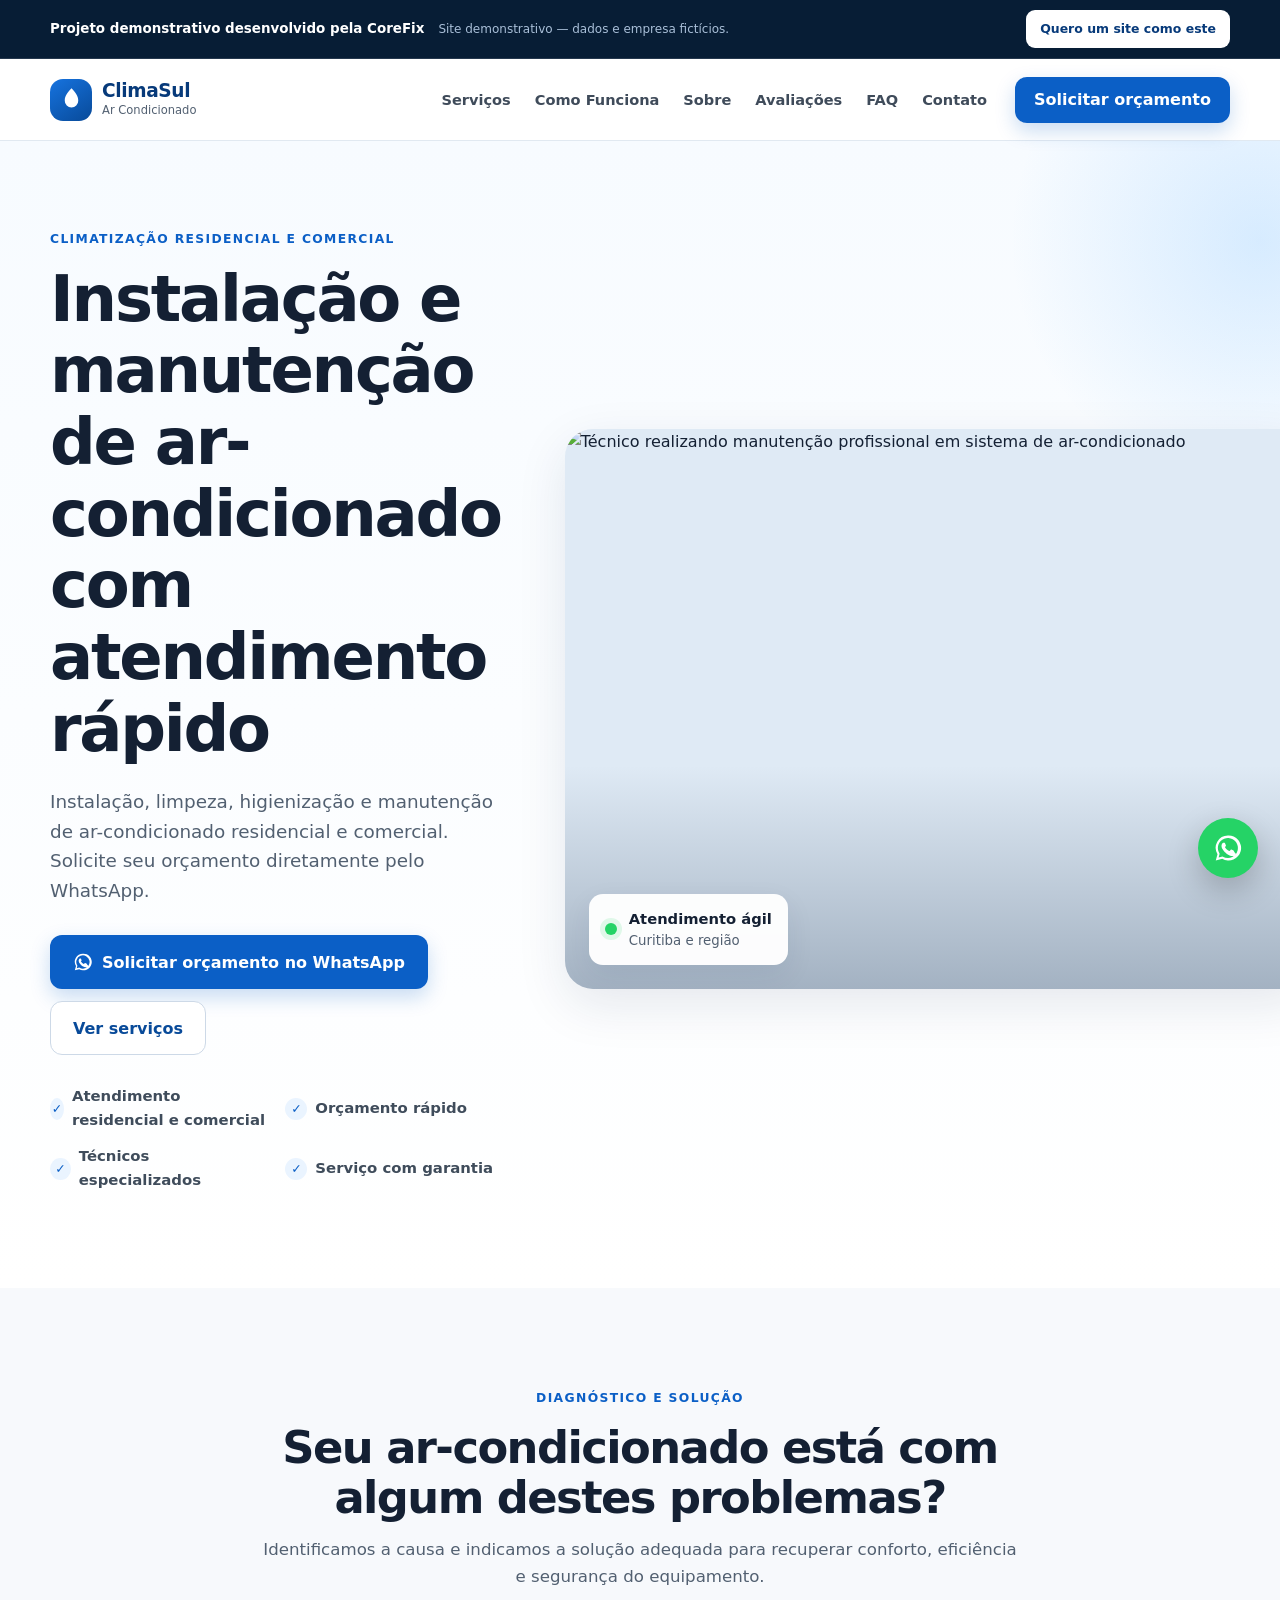
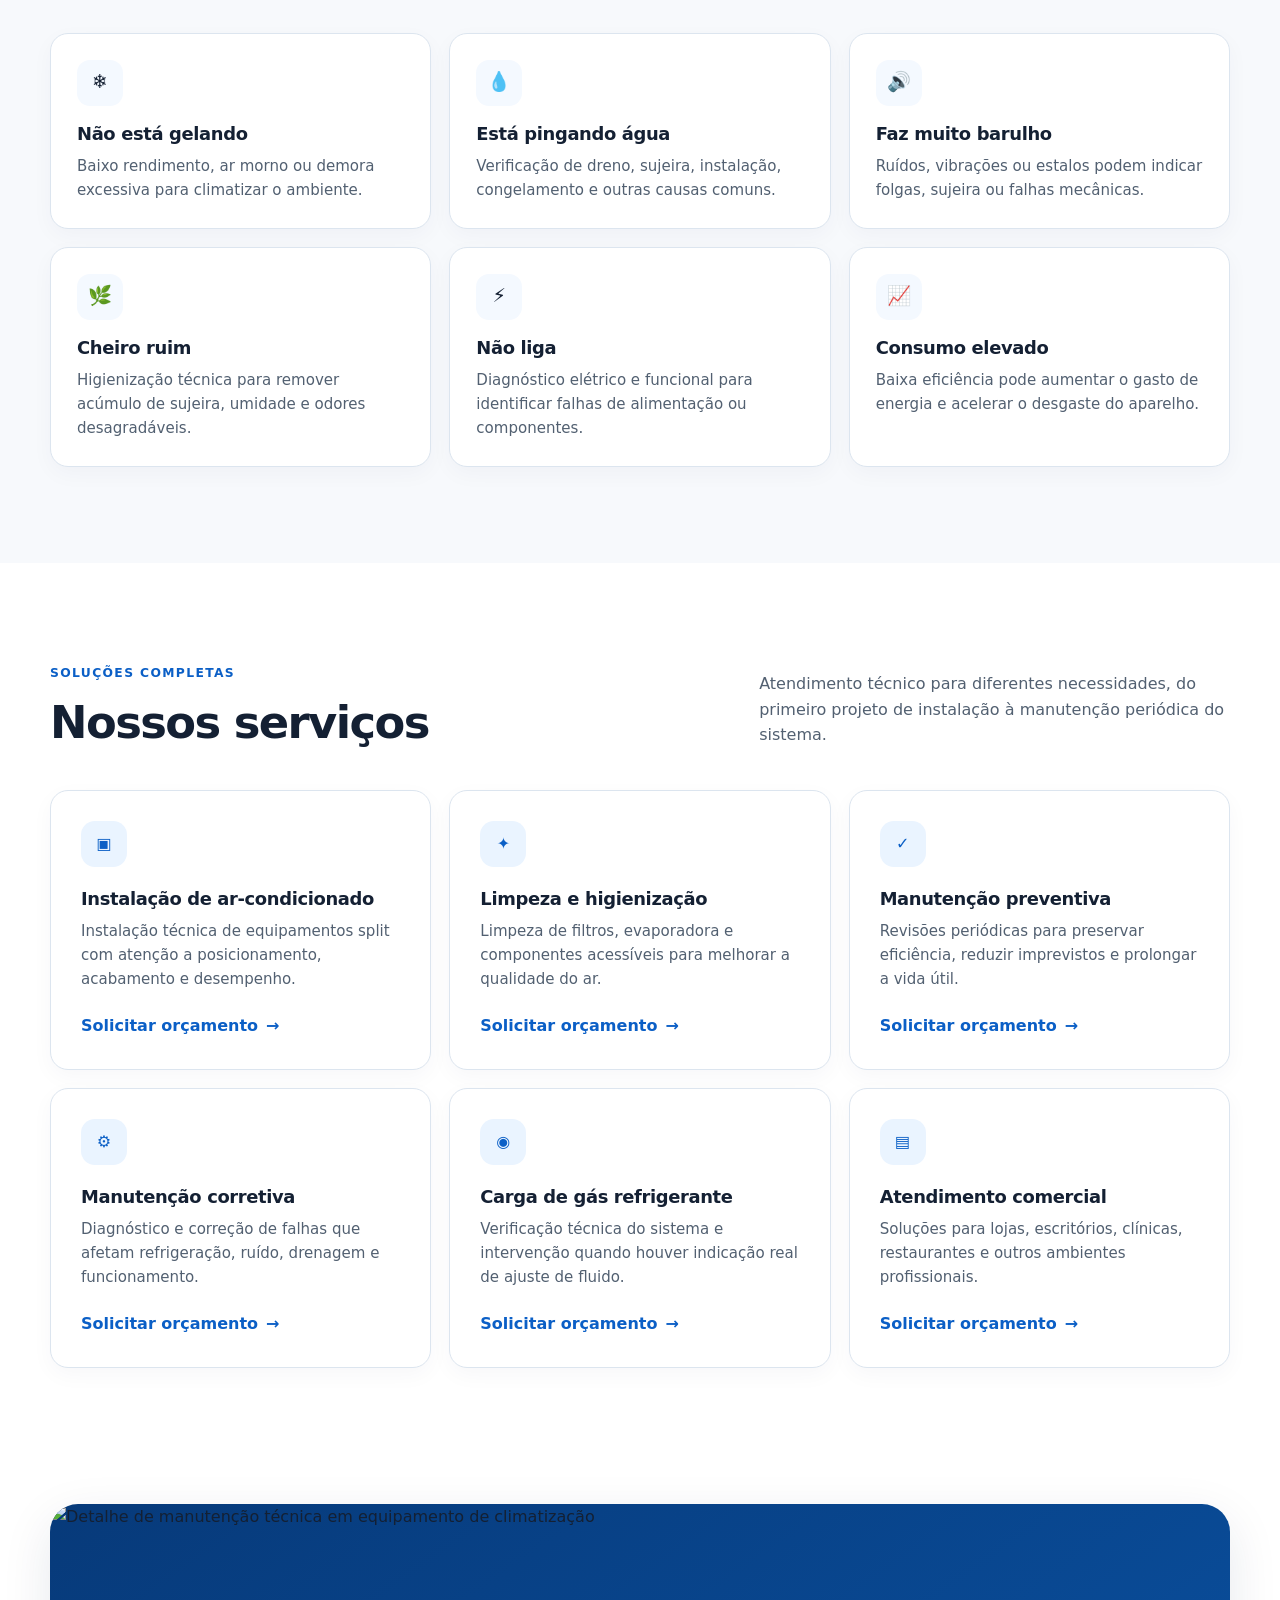
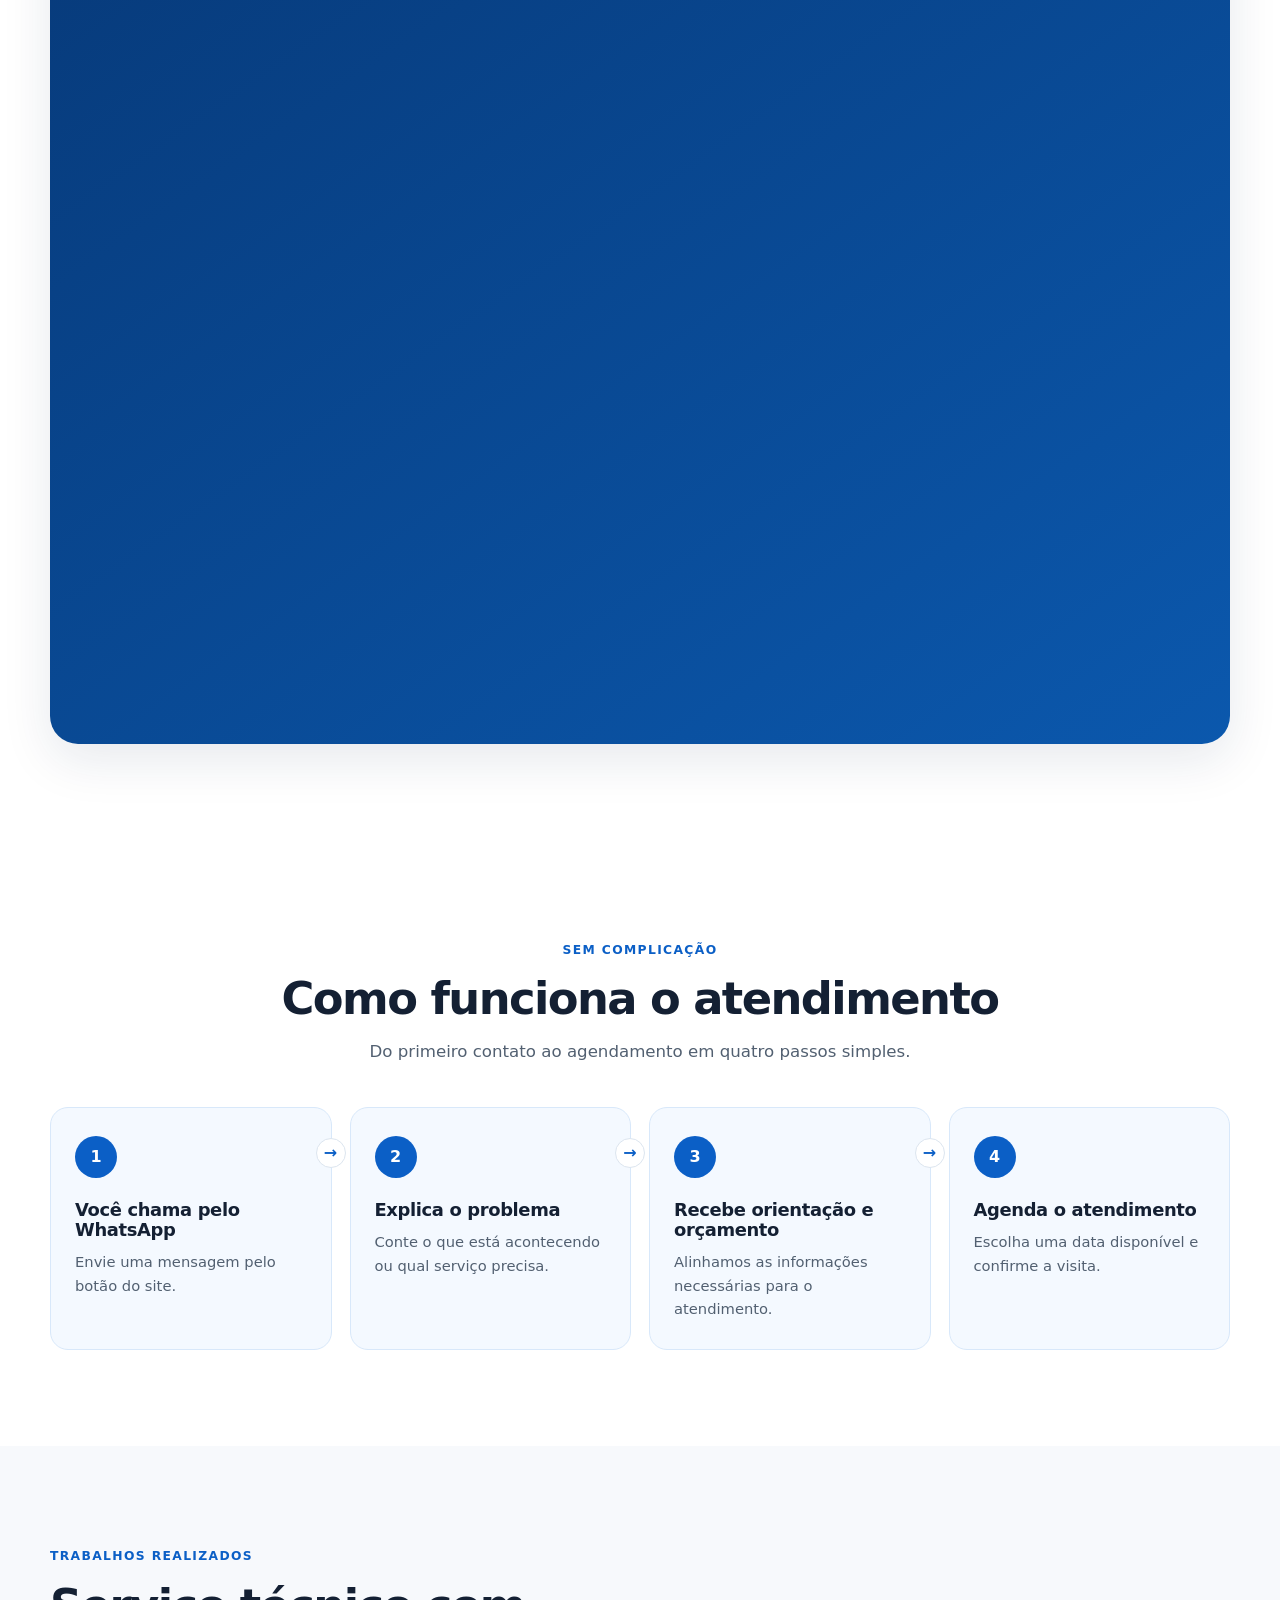
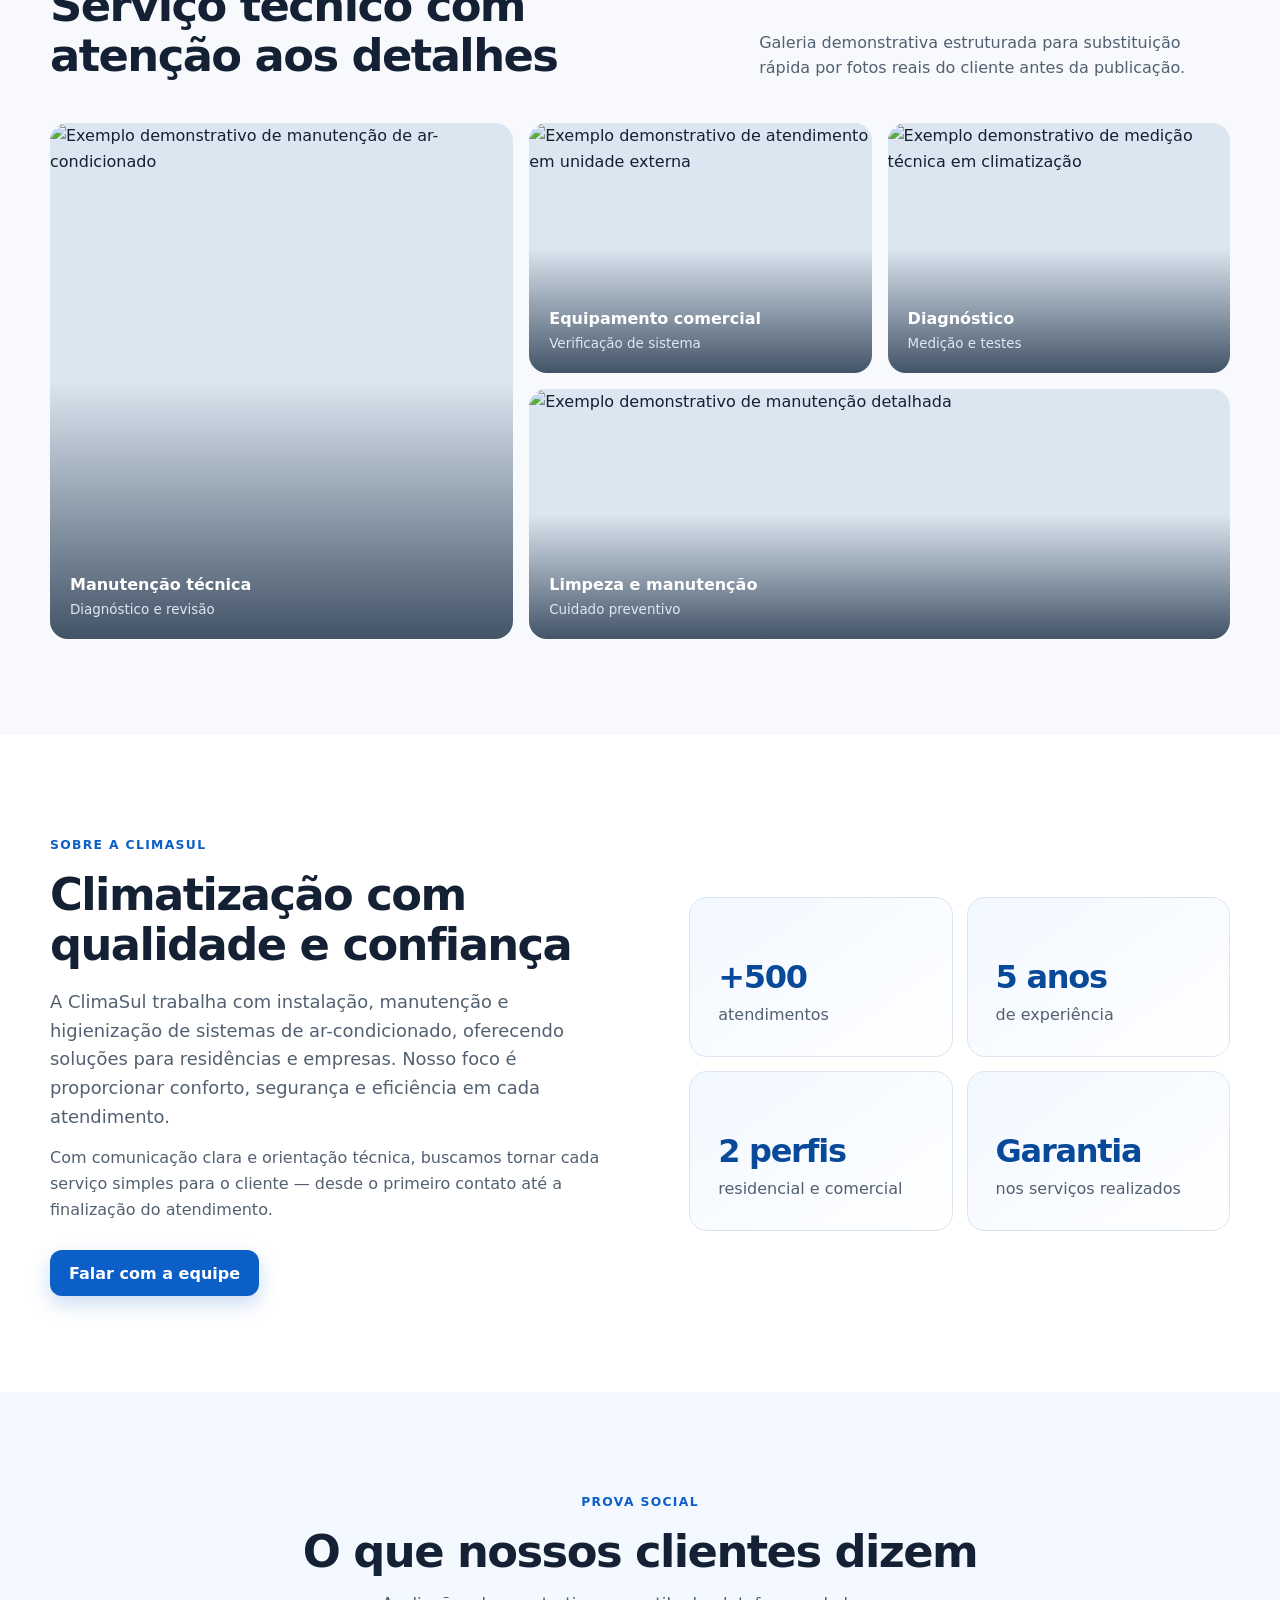
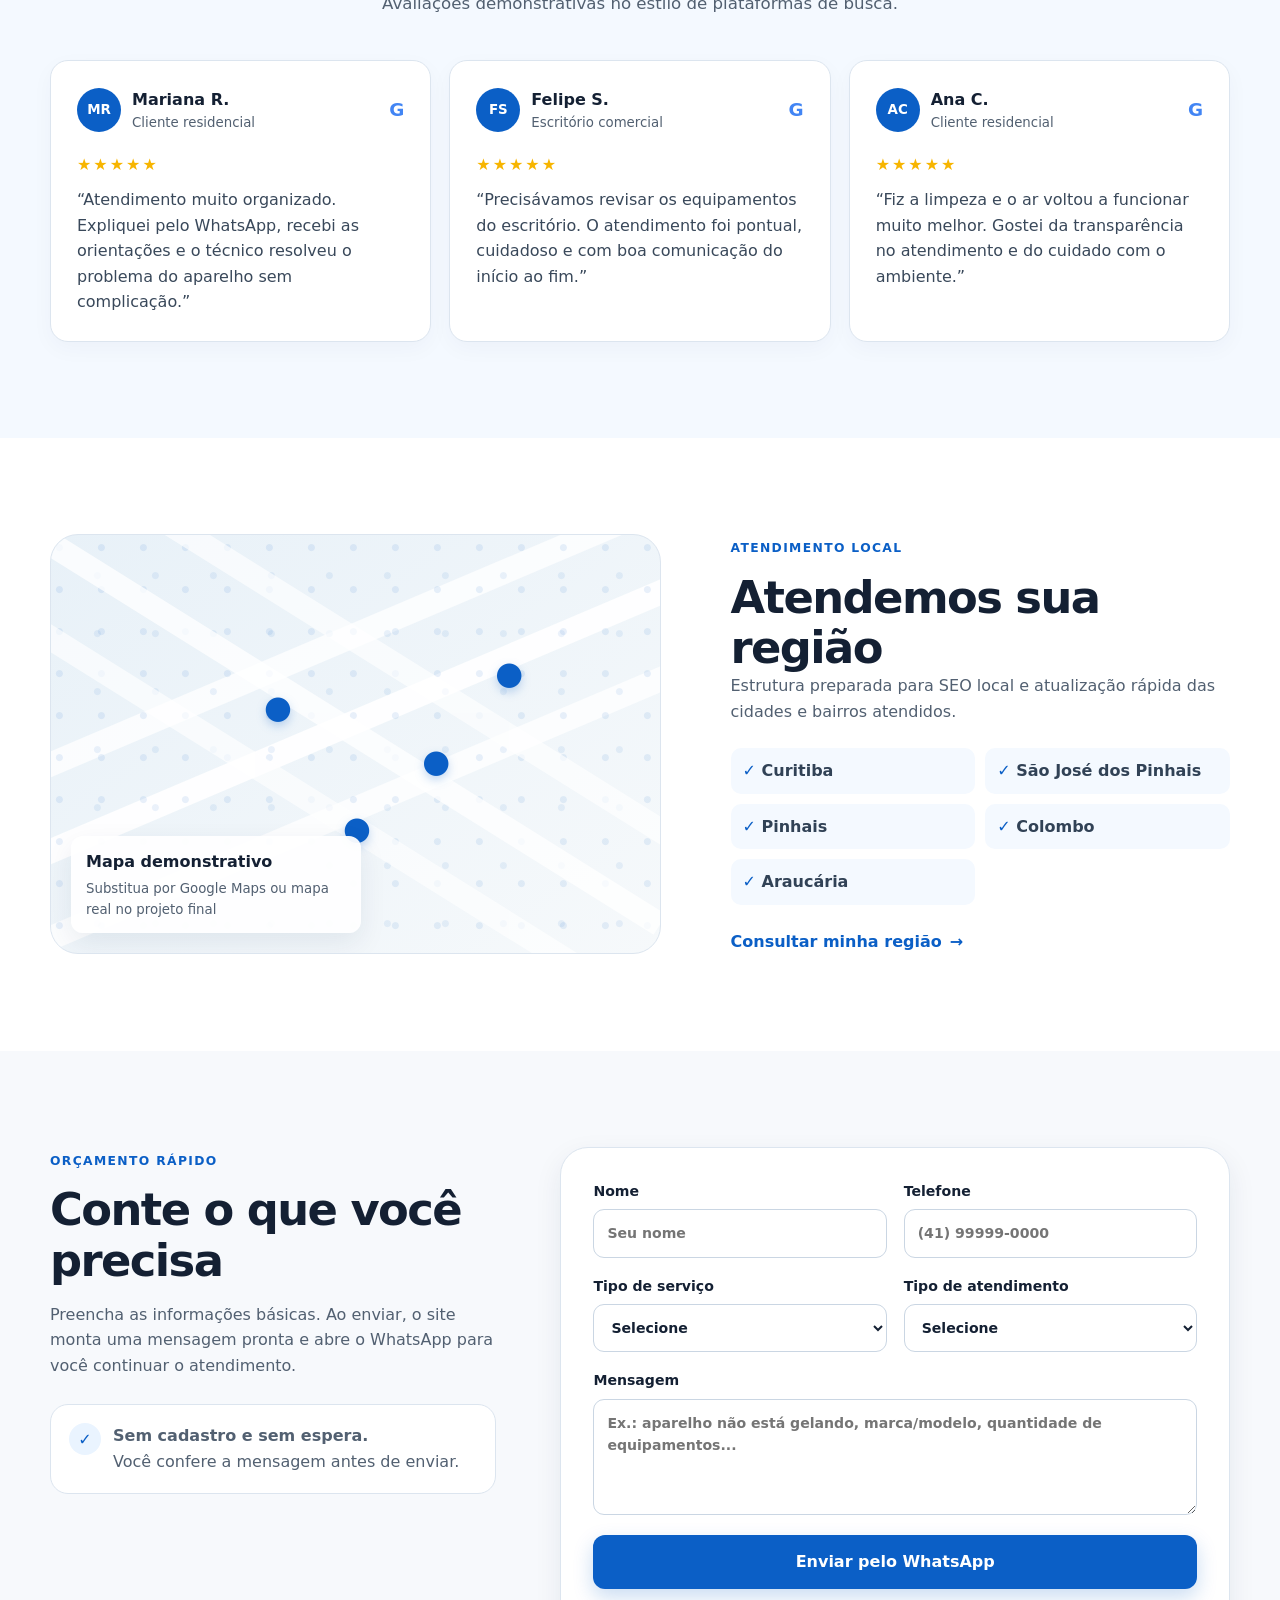
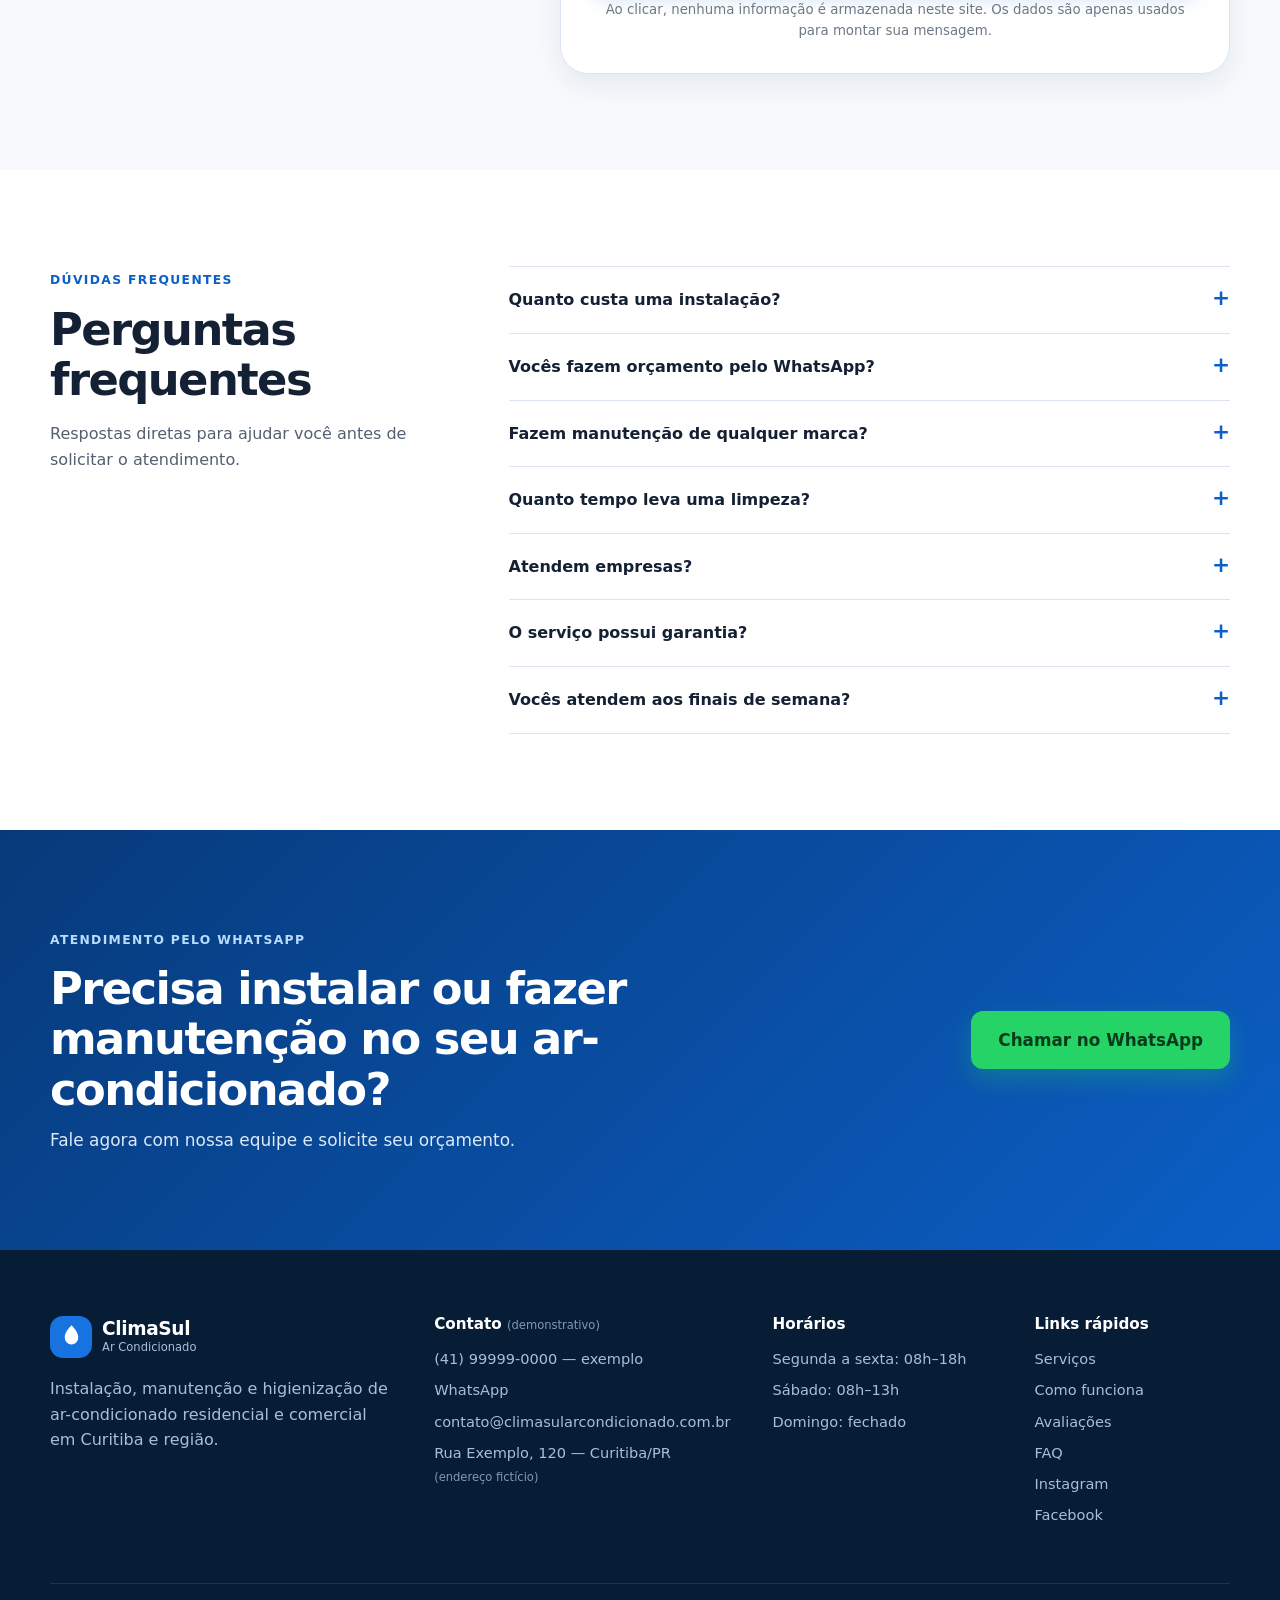
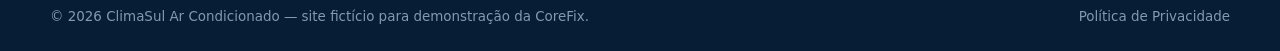
==== site-assistencia/demos/ar-condicionado/index.html @ ad88ed1e "Add files via upload add demos" ====
<!DOCTYPE html>
<html lang="pt-BR">
<head>
  <meta charset="UTF-8">
  <meta name="viewport" content="width=device-width, initial-scale=1.0">
  <title>Demonstração de Site para Ar-Condicionado | CoreFix + ClimaSul</title>
  <meta name="description" content="Demonstração de site para empresas de ar-condicionado criada pela CoreFix. Empresa, avaliações, endereços e dados exibidos são fictícios.">
  <meta name="theme-color" content="#0b5fc6">
  <meta name="robots" content="noindex, follow">

  <meta property="og:type" content="website">
  <meta property="og:title" content="Demonstração CoreFix | Site para Ar-Condicionado">
  <meta property="og:description" content="Projeto demonstrativo da CoreFix para empresas de instalação e manutenção de ar-condicionado.">
  <meta property="og:locale" content="pt_BR">
  <meta property="og:image" content="assets/og-climasul.svg">

  <link rel="icon" href="assets/favicon.svg" type="image/svg+xml">
  <link rel="preconnect" href="https://images.pexels.com" crossorigin>
  <link rel="stylesheet" href="styles.css">

  <!--
    PROJETO DEMONSTRATIVO.
    Antes da publicação comercial, substituir telefone, e-mail, endereço, regiões,
    métricas, avaliações, fotos e demais dados fictícios pelos dados reais do cliente.
  -->

</head>
<body>
  <aside class="demo-commercial-bar" aria-label="Aviso de site demonstrativo">
    <div class="demo-commercial-inner">
      <div class="demo-commercial-copy">
        <strong>Projeto demonstrativo desenvolvido pela CoreFix</strong>
        <span>Site demonstrativo — dados e empresa fictícios.</span>
      </div>
      <a class="demo-corefix-cta" href="https://wa.me/5541998511625?text=Ol%C3%A1%21%20Estou%20vendo%20a%20demonstra%C3%A7%C3%A3o%20de%20ar-condicionado%20da%20CoreFix%20e%20gostaria%20de%20um%20site%20como%20este." target="_blank" rel="noopener noreferrer">Quero um site como este</a>
    </div>
  </aside>
  <a class="skip-link" href="#conteudo">Ir para o conteúdo</a>

  <header class="site-header" id="topo">
    <div class="container header-inner">
      <a class="brand" href="#topo" aria-label="ClimaSul - início">
        <span class="brand-mark" aria-hidden="true">
          <svg viewBox="0 0 48 48" role="img"><path d="M24 4c7 8 12 13 12 22a12 12 0 1 1-24 0C12 17 17 12 24 4Z" fill="currentColor"/><path d="M18 27c2.5 2.8 5.3 4.2 9 4.2 2.2 0 4.1-.5 5.7-1.4-1.4 4.4-4.3 6.6-8.7 6.6-4.7 0-7.8-3.1-7.8-7.3 0-.7.1-1.4.3-2.1.4-.2.9-.2 1.5 0Z" fill="#fff" opacity=".9"/></svg>
        </span>
        <span><strong>ClimaSul</strong><small>Ar Condicionado</small></span>
      </a>

      <button class="menu-toggle" type="button" aria-expanded="false" aria-controls="main-nav" aria-label="Abrir menu">
        <span></span><span></span><span></span>
      </button>

      <nav class="main-nav" id="main-nav" aria-label="Navegação principal">
        <a href="#servicos">Serviços</a>
        <a href="#como-funciona">Como Funciona</a>
        <a href="#sobre">Sobre</a>
        <a href="#avaliacoes">Avaliações</a>
        <a href="#faq">FAQ</a>
        <a href="#contato">Contato</a>
      </nav>

      <a class="btn btn-primary header-cta whatsapp-link" href="#" data-wa-source="header" data-wa-message="Olá! Encontrei vocês pelo site e gostaria de solicitar um orçamento para ar-condicionado.">
        Solicitar orçamento
      </a>
    </div>
  </header>

  <main id="conteudo">
    <section class="hero section">
      <div class="container hero-grid">
        <div class="hero-copy">
          <span class="eyebrow">Climatização residencial e comercial</span>
          <h1>Instalação e manutenção de ar-condicionado com atendimento rápido</h1>
          <p class="hero-lead">Instalação, limpeza, higienização e manutenção de ar-condicionado residencial e comercial. Solicite seu orçamento diretamente pelo WhatsApp.</p>
          <div class="hero-actions">
            <a class="btn btn-primary btn-lg whatsapp-link" href="#" data-wa-source="hero" data-wa-message="Olá! Encontrei vocês pelo site e gostaria de solicitar um orçamento para instalação ou manutenção de ar-condicionado.">
              <svg viewBox="0 0 24 24" aria-hidden="true"><path d="M12 2a9.8 9.8 0 0 0-8.4 14.9L2.2 22l5.2-1.4A10 10 0 1 0 12 2Zm0 18a8 8 0 0 1-4.1-1.1l-.3-.2-3.1.8.8-3-.2-.3A8 8 0 1 1 12 20Zm4.4-6c-.2-.1-1.4-.7-1.6-.8-.2-.1-.4-.1-.6.1-.2.2-.6.8-.8.9-.1.2-.3.2-.5.1-1.4-.7-2.4-1.3-3.3-2.9-.2-.3.2-.3.7-1.1.1-.2 0-.4 0-.5l-.7-1.7c-.2-.4-.4-.4-.6-.4h-.5c-.2 0-.5.1-.7.3-.2.2-1 1-1 2.4s1 2.8 1.2 3c.1.2 2 3.1 4.9 4.3 1.8.8 2.5.8 3.4.7.6-.1 1.4-.6 1.6-1.1.2-.5.2-1 .2-1.1-.1-.1-.3-.2-.5-.2Z" fill="currentColor"/></svg>
              Solicitar orçamento no WhatsApp
            </a>
            <a class="btn btn-secondary btn-lg" href="#servicos">Ver serviços</a>
          </div>
          <ul class="trust-list" aria-label="Diferenciais">
            <li><span>✓</span> Atendimento residencial e comercial</li>
            <li><span>✓</span> Orçamento rápido</li>
            <li><span>✓</span> Técnicos especializados</li>
            <li><span>✓</span> Serviço com garantia</li>
          </ul>
        </div>

        <div class="hero-visual">
          <div class="hero-image-wrap">
            <img src="https://images.pexels.com/photos/32588555/pexels-photo-32588555.jpeg?auto=compress&cs=tinysrgb&w=1200" alt="Técnico realizando manutenção profissional em sistema de ar-condicionado" width="1200" height="900" fetchpriority="high">
            <div class="hero-badge">
              <span class="status-dot"></span>
              <div><strong>Atendimento ágil</strong><small>Curitiba e região</small></div>
            </div>
          </div>
        </div>
      </div>
    </section>

    <section class="section problem-section" aria-labelledby="problemas-title">
      <div class="container">
        <div class="section-heading center">
          <span class="eyebrow">Diagnóstico e solução</span>
          <h2 id="problemas-title">Seu ar-condicionado está com algum destes problemas?</h2>
          <p>Identificamos a causa e indicamos a solução adequada para recuperar conforto, eficiência e segurança do equipamento.</p>
        </div>
        <div class="card-grid problems-grid">
          <article class="mini-card"><span class="icon-box">❄️</span><h3>Não está gelando</h3><p>Baixo rendimento, ar morno ou demora excessiva para climatizar o ambiente.</p></article>
          <article class="mini-card"><span class="icon-box">💧</span><h3>Está pingando água</h3><p>Verificação de dreno, sujeira, instalação, congelamento e outras causas comuns.</p></article>
          <article class="mini-card"><span class="icon-box">🔊</span><h3>Faz muito barulho</h3><p>Ruídos, vibrações ou estalos podem indicar folgas, sujeira ou falhas mecânicas.</p></article>
          <article class="mini-card"><span class="icon-box">🌿</span><h3>Cheiro ruim</h3><p>Higienização técnica para remover acúmulo de sujeira, umidade e odores desagradáveis.</p></article>
          <article class="mini-card"><span class="icon-box">⚡</span><h3>Não liga</h3><p>Diagnóstico elétrico e funcional para identificar falhas de alimentação ou componentes.</p></article>
          <article class="mini-card"><span class="icon-box">📈</span><h3>Consumo elevado</h3><p>Baixa eficiência pode aumentar o gasto de energia e acelerar o desgaste do aparelho.</p></article>
        </div>
      </div>
    </section>

    <section class="section services-section" id="servicos" aria-labelledby="servicos-title">
      <div class="container">
        <div class="section-heading split-heading">
          <div><span class="eyebrow">Soluções completas</span><h2 id="servicos-title">Nossos serviços</h2></div>
          <p>Atendimento técnico para diferentes necessidades, do primeiro projeto de instalação à manutenção periódica do sistema.</p>
        </div>
        <div class="card-grid services-grid">
          <article class="service-card"><div class="service-icon">▣</div><h3>Instalação de ar-condicionado</h3><p>Instalação técnica de equipamentos split com atenção a posicionamento, acabamento e desempenho.</p><a class="text-link whatsapp-link" href="#" data-wa-service="instalação de ar-condicionado">Solicitar orçamento <span>→</span></a></article>
          <article class="service-card"><div class="service-icon">✦</div><h3>Limpeza e higienização</h3><p>Limpeza de filtros, evaporadora e componentes acessíveis para melhorar a qualidade do ar.</p><a class="text-link whatsapp-link" href="#" data-wa-service="limpeza e higienização de ar-condicionado">Solicitar orçamento <span>→</span></a></article>
          <article class="service-card"><div class="service-icon">✓</div><h3>Manutenção preventiva</h3><p>Revisões periódicas para preservar eficiência, reduzir imprevistos e prolongar a vida útil.</p><a class="text-link whatsapp-link" href="#" data-wa-service="manutenção preventiva de ar-condicionado">Solicitar orçamento <span>→</span></a></article>
          <article class="service-card"><div class="service-icon">⚙</div><h3>Manutenção corretiva</h3><p>Diagnóstico e correção de falhas que afetam refrigeração, ruído, drenagem e funcionamento.</p><a class="text-link whatsapp-link" href="#" data-wa-service="manutenção corretiva de ar-condicionado">Solicitar orçamento <span>→</span></a></article>
          <article class="service-card"><div class="service-icon">◉</div><h3>Carga de gás refrigerante</h3><p>Verificação técnica do sistema e intervenção quando houver indicação real de ajuste de fluido.</p><a class="text-link whatsapp-link" href="#" data-wa-service="carga de gás refrigerante">Solicitar orçamento <span>→</span></a></article>
          <article class="service-card"><div class="service-icon">▤</div><h3>Atendimento comercial</h3><p>Soluções para lojas, escritórios, clínicas, restaurantes e outros ambientes profissionais.</p><a class="text-link whatsapp-link" href="#" data-wa-service="atendimento comercial de ar-condicionado">Solicitar orçamento <span>→</span></a></article>
        </div>
      </div>
    </section>

    <section class="section maintenance-highlight">
      <div class="container highlight-grid">
        <div class="highlight-image">
          <img src="https://images.pexels.com/photos/5463580/pexels-photo-5463580.jpeg?auto=compress&cs=tinysrgb&w=1200" alt="Detalhe de manutenção técnica em equipamento de climatização" width="1200" height="900" loading="lazy">
        </div>
        <div class="highlight-copy">
          <span class="eyebrow light">Cuidado preventivo</span>
          <h2>Manutenção evita problemas e reduz o consumo</h2>
          <p>Um sistema limpo e revisado trabalha com menos esforço. A manutenção periódica ajuda a manter o desempenho, evita falhas inesperadas e contribui para uma climatização mais saudável.</p>
          <div class="benefit-list">
            <div><span>✓</span><strong>Melhor desempenho</strong></div>
            <div><span>✓</span><strong>Economia de energia</strong></div>
            <div><span>✓</span><strong>Maior vida útil</strong></div>
            <div><span>✓</span><strong>Melhor qualidade do ar</strong></div>
            <div><span>✓</span><strong>Prevenção de falhas</strong></div>
          </div>
          <a class="btn btn-light whatsapp-link" href="#" data-wa-message="Olá! Gostaria de saber mais sobre manutenção preventiva de ar-condicionado e solicitar um orçamento.">Quero fazer uma revisão</a>
        </div>
      </div>
    </section>

    <section class="section" id="como-funciona" aria-labelledby="como-title">
      <div class="container">
        <div class="section-heading center"><span class="eyebrow">Sem complicação</span><h2 id="como-title">Como funciona o atendimento</h2><p>Do primeiro contato ao agendamento em quatro passos simples.</p></div>
        <div class="steps-grid">
          <article class="step-card"><span class="step-number">1</span><h3>Você chama pelo WhatsApp</h3><p>Envie uma mensagem pelo botão do site.</p></article>
          <article class="step-card"><span class="step-number">2</span><h3>Explica o problema</h3><p>Conte o que está acontecendo ou qual serviço precisa.</p></article>
          <article class="step-card"><span class="step-number">3</span><h3>Recebe orientação e orçamento</h3><p>Alinhamos as informações necessárias para o atendimento.</p></article>
          <article class="step-card"><span class="step-number">4</span><h3>Agenda o atendimento</h3><p>Escolha uma data disponível e confirme a visita.</p></article>
        </div>
      </div>
    </section>

    <section class="section portfolio-section" aria-labelledby="portfolio-title">
      <div class="container">
        <div class="section-heading split-heading"><div><span class="eyebrow">Trabalhos realizados</span><h2 id="portfolio-title">Serviço técnico com atenção aos detalhes</h2></div><p>Galeria demonstrativa estruturada para substituição rápida por fotos reais do cliente antes da publicação.</p></div>
        <!-- IMPORTANTE: imagens demonstrativas. Substituir por fotos reais e autorizadas do cliente em produção. -->
        <div class="portfolio-grid">
          <figure class="portfolio-item large"><img src="https://images.pexels.com/photos/32588555/pexels-photo-32588555.jpeg?auto=compress&cs=tinysrgb&w=1200" alt="Exemplo demonstrativo de manutenção de ar-condicionado" width="1000" height="750" loading="lazy"><figcaption><strong>Manutenção técnica</strong><span>Diagnóstico e revisão</span></figcaption></figure>
          <figure class="portfolio-item"><img src="https://images.pexels.com/photos/5463575/pexels-photo-5463575.jpeg?auto=compress&cs=tinysrgb&w=900" alt="Exemplo demonstrativo de atendimento em unidade externa" width="900" height="700" loading="lazy"><figcaption><strong>Equipamento comercial</strong><span>Verificação de sistema</span></figcaption></figure>
          <figure class="portfolio-item"><img src="https://images.pexels.com/photos/6471912/pexels-photo-6471912.jpeg?auto=compress&cs=tinysrgb&w=900" alt="Exemplo demonstrativo de medição técnica em climatização" width="900" height="700" loading="lazy"><figcaption><strong>Diagnóstico</strong><span>Medição e testes</span></figcaption></figure>
          <figure class="portfolio-item"><img src="https://images.pexels.com/photos/5463580/pexels-photo-5463580.jpeg?auto=compress&cs=tinysrgb&w=900" alt="Exemplo demonstrativo de manutenção detalhada" width="900" height="700" loading="lazy"><figcaption><strong>Limpeza e manutenção</strong><span>Cuidado preventivo</span></figcaption></figure>
        </div>
      </div>
    </section>

    <section class="section about-section" id="sobre" aria-labelledby="sobre-title">
      <div class="container about-grid">
        <div>
          <span class="eyebrow">Sobre a ClimaSul</span>
          <h2 id="sobre-title">Climatização com qualidade e confiança</h2>
          <p class="lead">A ClimaSul trabalha com instalação, manutenção e higienização de sistemas de ar-condicionado, oferecendo soluções para residências e empresas. Nosso foco é proporcionar conforto, segurança e eficiência em cada atendimento.</p>
          <p>Com comunicação clara e orientação técnica, buscamos tornar cada serviço simples para o cliente — desde o primeiro contato até a finalização do atendimento.</p>
          <a class="btn btn-primary whatsapp-link" href="#" data-wa-message="Olá! Gostaria de falar com a equipe da ClimaSul e solicitar um orçamento.">Falar com a equipe</a>
        </div>
        <!-- DADOS DEMONSTRATIVOS: substituir por números reais e comprováveis antes de publicar. -->
        <div class="stats-grid" aria-label="Indicadores demonstrativos">
          <div class="stat"><strong>+500</strong><span>atendimentos</span></div>
          <div class="stat"><strong>5 anos</strong><span>de experiência</span></div>
          <div class="stat"><strong>2 perfis</strong><span>residencial e comercial</span></div>
          <div class="stat"><strong>Garantia</strong><span>nos serviços realizados</span></div>
        </div>
      </div>
    </section>

    <section class="section reviews-section" id="avaliacoes" aria-labelledby="avaliacoes-title">
      <div class="container">
        <div class="section-heading center"><span class="eyebrow">Prova social</span><h2 id="avaliacoes-title">O que nossos clientes dizem</h2><p>Avaliações demonstrativas no estilo de plataformas de busca.</p></div>
        <!-- AVALIAÇÕES FICTÍCIAS: substituir por avaliações reais, autorizadas e verificáveis antes da publicação comercial. -->
        <div class="reviews-grid">
          <article class="review-card"><div class="review-top"><span class="avatar">MR</span><div><strong>Mariana R.</strong><small>Cliente residencial</small></div><span class="google-g">G</span></div><div class="stars" aria-label="5 estrelas">★★★★★</div><p>“Atendimento muito organizado. Expliquei pelo WhatsApp, recebi as orientações e o técnico resolveu o problema do aparelho sem complicação.”</p></article>
          <article class="review-card"><div class="review-top"><span class="avatar">FS</span><div><strong>Felipe S.</strong><small>Escritório comercial</small></div><span class="google-g">G</span></div><div class="stars" aria-label="5 estrelas">★★★★★</div><p>“Precisávamos revisar os equipamentos do escritório. O atendimento foi pontual, cuidadoso e com boa comunicação do início ao fim.”</p></article>
          <article class="review-card"><div class="review-top"><span class="avatar">AC</span><div><strong>Ana C.</strong><small>Cliente residencial</small></div><span class="google-g">G</span></div><div class="stars" aria-label="5 estrelas">★★★★★</div><p>“Fiz a limpeza e o ar voltou a funcionar muito melhor. Gostei da transparência no atendimento e do cuidado com o ambiente.”</p></article>
        </div>
      </div>
    </section>

    <section class="section service-area" aria-labelledby="regiao-title">
      <div class="container area-grid">
        <div class="map-demo" role="img" aria-label="Mapa demonstrativo da região de atendimento em Curitiba e municípios próximos">
          <div class="map-lines"></div><span class="pin pin-1">●</span><span class="pin pin-2">●</span><span class="pin pin-3">●</span><span class="pin pin-4">●</span><div class="map-label"><strong>Mapa demonstrativo</strong><small>Substitua por Google Maps ou mapa real no projeto final</small></div>
        </div>
        <div>
          <span class="eyebrow">Atendimento local</span>
          <h2 id="regiao-title">Atendemos sua região</h2>
          <p>Estrutura preparada para SEO local e atualização rápida das cidades e bairros atendidos.</p>
          <!-- REGIÕES DEMONSTRATIVAS: alterar conforme a área real de atendimento do cliente. -->
          <ul class="region-list"><li>Curitiba</li><li>São José dos Pinhais</li><li>Pinhais</li><li>Colombo</li><li>Araucária</li></ul>
          <a class="text-link whatsapp-link" href="#" data-wa-message="Olá! Gostaria de confirmar se vocês atendem minha região e solicitar um orçamento para ar-condicionado.">Consultar minha região <span>→</span></a>
        </div>
      </div>
    </section>

    <section class="section quote-section" aria-labelledby="orcamento-title">
      <div class="container quote-grid">
        <div>
          <span class="eyebrow">Orçamento rápido</span>
          <h2 id="orcamento-title">Conte o que você precisa</h2>
          <p>Preencha as informações básicas. Ao enviar, o site monta uma mensagem pronta e abre o WhatsApp para você continuar o atendimento.</p>
          <div class="contact-mini"><span>✓</span><p><strong>Sem cadastro e sem espera.</strong><br>Você confere a mensagem antes de enviar.</p></div>
        </div>
        <form class="quote-form" id="quote-form">
          <div class="form-grid">
            <label><span>Nome</span><input type="text" id="name" name="name" autocomplete="name" required placeholder="Seu nome"></label>
            <label><span>Telefone</span><input type="tel" id="phone" name="phone" autocomplete="tel" required placeholder="(41) 99999-0000"></label>
            <label><span>Tipo de serviço</span><select id="service" name="service" required><option value="">Selecione</option><option>Instalação</option><option>Limpeza e higienização</option><option>Manutenção preventiva</option><option>Manutenção corretiva</option><option>Carga de gás refrigerante</option><option>Diagnóstico</option><option>Outro</option></select></label>
            <label><span>Tipo de atendimento</span><select id="profile" name="profile" required><option value="">Selecione</option><option>Residencial</option><option>Comercial</option></select></label>
            <label class="full"><span>Mensagem</span><textarea id="message" name="message" rows="4" placeholder="Ex.: aparelho não está gelando, marca/modelo, quantidade de equipamentos..."></textarea></label>
          </div>
          <button class="btn btn-primary btn-lg full-button" type="submit">Enviar pelo WhatsApp</button>
          <small class="form-note">Ao clicar, nenhuma informação é armazenada neste site. Os dados são apenas usados para montar sua mensagem.</small>
        </form>
      </div>
    </section>

    <section class="section faq-section" id="faq" aria-labelledby="faq-title">
      <div class="container faq-grid">
        <div><span class="eyebrow">Dúvidas frequentes</span><h2 id="faq-title">Perguntas frequentes</h2><p>Respostas diretas para ajudar você antes de solicitar o atendimento.</p></div>
        <div class="accordion" data-accordion>
          <details><summary>Quanto custa uma instalação?<span>+</span></summary><p>O valor depende da capacidade do aparelho, distância entre as unidades, infraestrutura existente, altura, materiais e complexidade do local. Envie fotos e informações pelo WhatsApp para uma avaliação inicial.</p></details>
          <details><summary>Vocês fazem orçamento pelo WhatsApp?<span>+</span></summary><p>Sim. Você pode enviar o tipo de serviço, fotos, marca/modelo do aparelho e uma breve descrição. Em alguns casos, uma visita técnica pode ser necessária antes do orçamento final.</p></details>
          <details><summary>Fazem manutenção de qualquer marca?<span>+</span></summary><p>Atendemos diversas marcas e modelos. Informe a marca e o modelo pelo WhatsApp para confirmarmos a disponibilidade técnica.</p></details>
          <details><summary>Quanto tempo leva uma limpeza?<span>+</span></summary><p>O tempo varia conforme o equipamento, acesso e nível de sujeira. Uma limpeza residencial comum costuma ser concluída no mesmo atendimento.</p></details>
          <details><summary>Atendem empresas?<span>+</span></summary><p>Sim. A estrutura contempla atendimento comercial para escritórios, lojas, clínicas e outros estabelecimentos.</p></details>
          <details><summary>O serviço possui garantia?<span>+</span></summary><p>Sim, os serviços possuem garantia conforme o tipo de intervenção realizada. As condições específicas devem constar no orçamento ou ordem de serviço.</p></details>
          <details><summary>Vocês atendem aos finais de semana?<span>+</span></summary><p>Há disponibilidade demonstrativa aos sábados. No projeto real, ajuste este texto conforme os horários efetivos da empresa.</p></details>
        </div>
      </div>
    </section>

    <section class="final-cta section">
      <div class="container final-cta-inner">
        <div><span class="eyebrow light">Atendimento pelo WhatsApp</span><h2>Precisa instalar ou fazer manutenção no seu ar-condicionado?</h2><p>Fale agora com nossa equipe e solicite seu orçamento.</p></div>
        <a class="btn btn-whatsapp btn-xl whatsapp-link" href="#" data-wa-source="final" data-wa-message="Olá! Encontrei vocês pelo site e gostaria de solicitar um orçamento para ar-condicionado.">Chamar no WhatsApp</a>
      </div>
    </section>
  </main>

  <footer class="site-footer" id="contato">
    <div class="container footer-grid">
      <div class="footer-brand">
        <a class="brand brand-footer" href="#topo"><span class="brand-mark"><svg viewBox="0 0 48 48" aria-hidden="true"><path d="M24 4c7 8 12 13 12 22a12 12 0 1 1-24 0C12 17 17 12 24 4Z" fill="currentColor"/></svg></span><span><strong>ClimaSul</strong><small>Ar Condicionado</small></span></a>
        <p>Instalação, manutenção e higienização de ar-condicionado residencial e comercial em Curitiba e região.</p>
      </div>
      <div><h3>Contato <small class="demo-inline-note">(demonstrativo)</small></h3><ul><li><span>(41) 99999-0000 — exemplo</span></li><li><a class="whatsapp-link" href="#" data-wa-message="Olá! Gostaria de falar com a ClimaSul Ar Condicionado.">WhatsApp</a></li><li><a href="mailto:contato@climasularcondicionado.com.br">contato@climasularcondicionado.com.br</a></li><li>Rua Exemplo, 120 — Curitiba/PR <small class="demo-inline-note">(endereço fictício)</small></li></ul></div>
      <div><h3>Horários</h3><ul><li>Segunda a sexta: 08h–18h</li><li>Sábado: 08h–13h</li><li>Domingo: fechado</li></ul></div>
      <div><h3>Links rápidos</h3><ul><li><a href="#servicos">Serviços</a></li><li><a href="#como-funciona">Como funciona</a></li><li><a href="#avaliacoes">Avaliações</a></li><li><a href="#faq">FAQ</a></li><li><a href="#" aria-label="Instagram demonstrativo">Instagram</a></li><li><a href="#" aria-label="Facebook demonstrativo">Facebook</a></li></ul></div>
    </div>
    <div class="container footer-bottom"><p>© <span id="current-year"></span> ClimaSul Ar Condicionado — site fictício para demonstração da CoreFix.</p><a href="#">Política de Privacidade</a></div>
  </footer>

  <a class="floating-whatsapp whatsapp-link" href="#" aria-label="Chamar ClimaSul no WhatsApp" data-wa-source="floating" data-wa-message="Olá! Encontrei vocês pelo site e gostaria de solicitar um orçamento para ar-condicionado.">
    <svg viewBox="0 0 24 24" aria-hidden="true"><path d="M12 2a9.8 9.8 0 0 0-8.4 14.9L2.2 22l5.2-1.4A10 10 0 1 0 12 2Zm0 18a8 8 0 0 1-4.1-1.1l-.3-.2-3.1.8.8-3-.2-.3A8 8 0 1 1 12 20Zm4.4-6c-.2-.1-1.4-.7-1.6-.8-.2-.1-.4-.1-.6.1-.2.2-.6.8-.8.9-.1.2-.3.2-.5.1-1.4-.7-2.4-1.3-3.3-2.9-.2-.3.2-.3.7-1.1.1-.2 0-.4 0-.5l-.7-1.7c-.2-.4-.4-.4-.6-.4h-.5c-.2 0-.5.1-.7.3-.2.2-1 1-1 2.4s1 2.8 1.2 3c.1.2 2 3.1 4.9 4.3 1.8.8 2.5.8 3.4.7.6-.1 1.4-.6 1.6-1.1.2-.5.2-1 .2-1.1-.1-.1-.3-.2-.5-.2Z" fill="currentColor"/></svg>
  </a>

  <script src="script.js" defer></script>
</body>
</html>
---- site-assistencia/demos/ar-condicionado/styles.css ----
:root {
  --blue-900: #073a7a;
  --blue-800: #084a99;
  --blue-700: #0b5fc6;
  --blue-600: #1673df;
  --blue-100: #eaf4ff;
  --blue-50: #f4f9ff;
  --cyan-100: #ddf5ff;
  --white: #ffffff;
  --ink: #142033;
  --ink-soft: #526071;
  --line: #dce5ef;
  --surface: #f7f9fc;
  --success: #25d366;
  --shadow: 0 16px 50px rgba(15, 42, 77, .10);
  --shadow-sm: 0 10px 28px rgba(15, 42, 77, .08);
  --radius-sm: 12px;
  --radius: 18px;
  --radius-lg: 28px;
  --container: 1180px;
  --header-h: 82px;
  --transition: 180ms ease;
}

* { box-sizing: border-box; }
html { scroll-behavior: smooth; scroll-padding-top: 95px; }
body { margin: 0; font-family: Inter, ui-sans-serif, system-ui, -apple-system, BlinkMacSystemFont, "Segoe UI", sans-serif; color: var(--ink); background: var(--white); line-height: 1.6; -webkit-font-smoothing: antialiased; }
img { display: block; max-width: 100%; }
a { color: inherit; text-decoration: none; }
button, input, select, textarea { font: inherit; }
button, a { -webkit-tap-highlight-color: transparent; }
.container { width: min(var(--container), calc(100% - 40px)); margin-inline: auto; }
.section { padding: 96px 0; }
.skip-link { position: fixed; top: 10px; left: 10px; z-index: 9999; transform: translateY(-140%); padding: 10px 14px; border-radius: 8px; background: var(--ink); color: var(--white); }
.skip-link:focus { transform: translateY(0); }

.demo-commercial-bar { position: relative; z-index: 1100; background: #071d35; color: #fff; border-bottom: 1px solid rgba(255,255,255,.12); }
.demo-commercial-inner { width: min(var(--container), calc(100% - 40px)); min-height: 58px; margin-inline: auto; display: flex; align-items: center; justify-content: space-between; gap: 22px; padding: 9px 0; }
.demo-commercial-copy { display: flex; align-items: baseline; flex-wrap: wrap; gap: 5px 14px; }
.demo-commercial-copy strong { font-size: .84rem; }
.demo-commercial-copy span { color: #a9bfd8; font-size: .75rem; }
.demo-corefix-cta { flex: 0 0 auto; min-height: 38px; display: inline-flex; align-items: center; justify-content: center; padding: 9px 14px; border-radius: 9px; background: #fff; color: #073a7a; font-size: .78rem; font-weight: 800; transition: transform var(--transition), background var(--transition); }
.demo-corefix-cta:hover { transform: translateY(-1px); background: #eef7ff; }
.demo-data-note { margin: 0 0 13px; color: #6f7d8e; font-size: .77rem; }
.demo-inline-note { color: #8199b3; font-size: .72rem; font-weight: 500; }

.site-header { position: sticky; top: 0; z-index: 1000; height: var(--header-h); background: rgba(255,255,255,.96); border-bottom: 1px solid rgba(220,229,239,.85); backdrop-filter: blur(10px); }
.header-inner { height: 100%; display: flex; align-items: center; gap: 24px; }
.brand { display: inline-flex; align-items: center; gap: 10px; min-width: max-content; }
.brand-mark { width: 42px; height: 42px; display: grid; place-items: center; border-radius: 13px; background: linear-gradient(145deg, var(--blue-600), var(--blue-800)); color: var(--white); }
.brand-mark svg { width: 27px; height: 27px; }
.brand strong { display: block; font-size: 1.16rem; line-height: 1; letter-spacing: -.02em; color: var(--blue-900); }
.brand small { display: block; margin-top: 4px; color: var(--ink-soft); font-size: .72rem; line-height: 1; }
.main-nav { margin-left: auto; display: flex; align-items: center; gap: 24px; }
.main-nav a { font-size: .91rem; font-weight: 650; color: #3f4b5a; transition: color var(--transition); }
.main-nav a:hover { color: var(--blue-700); }
.header-cta { margin-left: 4px; }
.menu-toggle { display: none; width: 44px; height: 44px; padding: 10px; margin-left: auto; border: 0; border-radius: 10px; background: var(--blue-50); }
.menu-toggle span { display: block; height: 2px; background: var(--blue-900); margin: 5px 0; border-radius: 20px; }

.btn { min-height: 46px; display: inline-flex; align-items: center; justify-content: center; gap: 9px; padding: 12px 18px; border: 1px solid transparent; border-radius: 12px; font-weight: 750; line-height: 1.2; cursor: pointer; transition: transform var(--transition), box-shadow var(--transition), background var(--transition), border-color var(--transition); }
.btn:hover { transform: translateY(-1px); }
.btn svg { width: 20px; height: 20px; flex: 0 0 auto; }
.btn-primary { color: var(--white); background: var(--blue-700); box-shadow: 0 8px 20px rgba(11,95,198,.22); }
.btn-primary:hover { background: var(--blue-800); box-shadow: 0 10px 24px rgba(11,95,198,.28); }
.btn-secondary { color: var(--blue-800); border-color: #cdd9e7; background: var(--white); }
.btn-secondary:hover { border-color: #9eb7d2; background: var(--blue-50); }
.btn-light { background: var(--white); color: var(--blue-900); }
.btn-whatsapp { background: var(--success); color: #073c1a; box-shadow: 0 10px 24px rgba(37,211,102,.28); }
.btn-lg { min-height: 54px; padding: 15px 22px; }
.btn-xl { min-height: 58px; padding: 17px 26px; font-size: 1.05rem; }
.text-link { display: inline-flex; align-items: center; gap: 8px; color: var(--blue-700); font-weight: 750; }
.text-link span { transition: transform var(--transition); }
.text-link:hover span { transform: translateX(3px); }

.eyebrow { display: inline-block; margin-bottom: 14px; color: var(--blue-700); font-size: .77rem; font-weight: 850; text-transform: uppercase; letter-spacing: .11em; }
.eyebrow.light { color: #b9dcff; }
h1, h2, h3 { margin: 0; line-height: 1.12; letter-spacing: -.035em; }
h1 { max-width: 780px; font-size: clamp(2.65rem, 5vw, 4.5rem); }
h2 { font-size: clamp(2rem, 3.5vw, 3.15rem); }
h3 { font-size: 1.12rem; letter-spacing: -.02em; }
p { margin: 0; color: var(--ink-soft); }
.lead { font-size: 1.12rem; }
.section-heading { margin-bottom: 42px; }
.section-heading.center { max-width: 760px; margin-left: auto; margin-right: auto; text-align: center; }
.section-heading h2 + p { margin-top: 14px; font-size: 1.04rem; }
.split-heading { display: grid; grid-template-columns: 1.05fr .75fr; gap: 50px; align-items: end; }

.hero { position: relative; overflow: hidden; padding-top: 84px; background: linear-gradient(180deg, #f7fbff 0%, #fff 100%); }
.hero::before { content: ""; position: absolute; width: 520px; height: 520px; right: -240px; top: -160px; border-radius: 50%; background: radial-gradient(circle, rgba(65,163,255,.18), rgba(65,163,255,0) 68%); pointer-events: none; }
.hero-grid { display: grid; grid-template-columns: 1.08fr .92fr; gap: 64px; align-items: center; }
.hero-copy { position: relative; z-index: 2; }
.hero-lead { max-width: 720px; margin-top: 22px; font-size: 1.15rem; }
.hero-actions { display: flex; flex-wrap: wrap; gap: 12px; margin-top: 30px; }
.trust-list { display: grid; grid-template-columns: repeat(2, minmax(0,1fr)); gap: 12px 20px; list-style: none; padding: 0; margin: 30px 0 0; font-size: .93rem; font-weight: 650; color: #3f4c5b; }
.trust-list li { display: flex; align-items: center; gap: 8px; }
.trust-list span { display: inline-grid; place-items: center; width: 22px; height: 22px; border-radius: 50%; background: var(--blue-100); color: var(--blue-700); font-size: .78rem; }
.hero-image-wrap { position: relative; min-height: 560px; border-radius: var(--radius-lg); overflow: hidden; background: #dfeaf5; box-shadow: var(--shadow); }
.hero-image-wrap::after { content: ""; position: absolute; inset: 0; background: linear-gradient(180deg, transparent 60%, rgba(8,32,62,.28)); pointer-events: none; }
.hero-image-wrap img { width: 100%; height: 100%; min-height: 560px; object-fit: cover; object-position: center; }
.hero-badge { position: absolute; z-index: 2; left: 24px; bottom: 24px; display: flex; align-items: center; gap: 12px; padding: 13px 16px; border-radius: 14px; background: rgba(255,255,255,.96); box-shadow: var(--shadow-sm); }
.hero-badge strong, .hero-badge small { display: block; }
.hero-badge strong { font-size: .92rem; }
.hero-badge small { color: var(--ink-soft); }
.status-dot { width: 12px; height: 12px; border-radius: 50%; background: var(--success); box-shadow: 0 0 0 5px rgba(37,211,102,.13); }

.problem-section { background: var(--surface); }
.card-grid { display: grid; gap: 18px; }
.problems-grid { grid-template-columns: repeat(3, minmax(0,1fr)); }
.mini-card, .service-card, .review-card { border: 1px solid var(--line); border-radius: var(--radius); background: var(--white); box-shadow: 0 7px 22px rgba(15,42,77,.035); }
.mini-card { padding: 26px; }
.mini-card p, .service-card p { margin-top: 10px; font-size: .94rem; }
.icon-box { width: 46px; height: 46px; display: grid; place-items: center; margin-bottom: 18px; border-radius: 13px; background: var(--blue-50); font-size: 1.2rem; }

.services-grid { grid-template-columns: repeat(3, minmax(0,1fr)); }
.service-card { padding: 30px; }
.service-icon { width: 46px; height: 46px; display: grid; place-items: center; margin-bottom: 22px; border-radius: 14px; background: var(--blue-100); color: var(--blue-700); font-weight: 900; }
.service-card .text-link { margin-top: 22px; }

.maintenance-highlight { padding-top: 40px; }
.highlight-grid { display: grid; grid-template-columns: .95fr 1.05fr; overflow: hidden; border-radius: var(--radius-lg); background: linear-gradient(145deg, var(--blue-900), #0b58ad); box-shadow: var(--shadow); }
.highlight-image { min-height: 530px; }
.highlight-image img { width: 100%; height: 100%; min-height: 530px; object-fit: cover; }
.highlight-copy { padding: 64px; display: flex; flex-direction: column; justify-content: center; }
.highlight-copy h2, .highlight-copy p { color: var(--white); }
.highlight-copy p { margin-top: 18px; color: #d9eaff; }
.benefit-list { display: grid; grid-template-columns: repeat(2,minmax(0,1fr)); gap: 13px; margin: 28px 0; }
.benefit-list div { display: flex; align-items: center; gap: 10px; color: var(--white); }
.benefit-list span { color: #91ffc2; }
.highlight-copy .btn { align-self: flex-start; }

.steps-grid { display: grid; grid-template-columns: repeat(4, minmax(0,1fr)); gap: 18px; counter-reset: steps; }
.step-card { position: relative; padding: 28px 24px; border-radius: var(--radius); background: var(--blue-50); border: 1px solid #d8e8fa; }
.step-card:not(:last-child)::after { content: "→"; position: absolute; top: 30px; right: -15px; z-index: 3; width: 28px; height: 28px; display: grid; place-items: center; border: 1px solid var(--line); border-radius: 50%; background: var(--white); color: var(--blue-700); font-weight: 800; }
.step-number { display: grid; place-items: center; width: 42px; height: 42px; margin-bottom: 22px; border-radius: 50%; background: var(--blue-700); color: var(--white); font-weight: 850; }
.step-card p { margin-top: 10px; font-size: .92rem; }

.portfolio-section { background: var(--surface); }
.portfolio-grid { display: grid; grid-template-columns: 1.15fr .85fr .85fr; grid-template-rows: repeat(2, 250px); gap: 16px; }
.portfolio-item { position: relative; overflow: hidden; margin: 0; border-radius: var(--radius); background: #dbe6f0; }
.portfolio-item.large { grid-row: span 2; }
.portfolio-item:nth-child(4) { grid-column: span 2; }
.portfolio-item img { width: 100%; height: 100%; object-fit: cover; transition: transform 280ms ease; }
.portfolio-item:hover img { transform: scale(1.025); }
.portfolio-item::after { content: ""; position: absolute; inset: 0; background: linear-gradient(180deg, transparent 50%, rgba(8,27,50,.72)); }
.portfolio-item figcaption { position: absolute; z-index: 2; left: 20px; bottom: 18px; color: var(--white); }
.portfolio-item figcaption strong, .portfolio-item figcaption span { display: block; }
.portfolio-item figcaption span { margin-top: 2px; font-size: .84rem; color: #dce8f5; }

.about-grid { display: grid; grid-template-columns: 1fr .95fr; gap: 70px; align-items: center; }
.about-grid h2 + p { margin-top: 18px; }
.about-grid p + p { margin-top: 14px; }
.about-grid .btn { margin-top: 28px; }
.stats-grid { display: grid; grid-template-columns: repeat(2,1fr); gap: 14px; }
.stat { min-height: 160px; padding: 28px; display: flex; flex-direction: column; justify-content: flex-end; border-radius: var(--radius); background: linear-gradient(145deg, #f2f8ff, #fff); border: 1px solid var(--line); }
.stat strong { font-size: 2rem; color: var(--blue-800); line-height: 1; letter-spacing: -.04em; }
.stat span { margin-top: 9px; color: var(--ink-soft); }

.reviews-section { background: var(--blue-50); }
.reviews-grid { display: grid; grid-template-columns: repeat(3,1fr); gap: 18px; }
.review-card { padding: 26px; }
.review-top { display: grid; grid-template-columns: auto 1fr auto; align-items: center; gap: 11px; }
.avatar { display: grid; place-items: center; width: 44px; height: 44px; border-radius: 50%; background: var(--blue-700); color: var(--white); font-weight: 800; font-size: .84rem; }
.review-top strong, .review-top small { display: block; }
.review-top small { color: var(--ink-soft); }
.google-g { font-weight: 900; color: #4285f4; font-size: 1.15rem; }
.stars { margin: 18px 0 10px; color: #f7b500; letter-spacing: 2px; }
.review-card p { color: #39485a; }

.area-grid { display: grid; grid-template-columns: 1.1fr .9fr; gap: 70px; align-items: center; }
.map-demo { position: relative; min-height: 420px; overflow: hidden; border-radius: var(--radius-lg); background: linear-gradient(145deg, #e8f1f8, #f6f9fb); border: 1px solid var(--line); }
.map-demo::before, .map-demo::after { content: ""; position: absolute; width: 130%; height: 24px; background: rgba(255,255,255,.95); transform: rotate(-23deg); left: -20%; top: 45%; box-shadow: 0 80px 0 rgba(255,255,255,.8), 0 -80px 0 rgba(255,255,255,.8); }
.map-demo::after { transform: rotate(32deg); top: 40%; opacity: .8; }
.map-lines { position: absolute; inset: 0; background-image: radial-gradient(circle at 20% 30%, rgba(11,95,198,.09) 0 3px, transparent 4px), radial-gradient(circle at 80% 70%, rgba(11,95,198,.08) 0 3px, transparent 4px); background-size: 42px 42px, 58px 58px; }
.pin { position: absolute; z-index: 3; color: var(--blue-700); font-size: 2rem; filter: drop-shadow(0 4px 5px rgba(11,95,198,.25)); }
.pin-1 { left: 35%; top: 35%; }.pin-2 { left: 61%; top: 48%; }.pin-3 { left: 48%; top: 64%; }.pin-4 { left: 73%; top: 27%; }
.map-label { position: absolute; z-index: 4; left: 20px; bottom: 20px; max-width: 290px; padding: 13px 15px; border-radius: 12px; background: rgba(255,255,255,.94); box-shadow: var(--shadow-sm); }
.map-label strong, .map-label small { display: block; }.map-label small { margin-top: 3px; color: var(--ink-soft); }
.region-list { display: grid; grid-template-columns: repeat(2,1fr); gap: 10px; padding: 0; margin: 24px 0; list-style: none; }
.region-list li { position: relative; padding: 10px 12px 10px 31px; border-radius: 10px; background: var(--blue-50); font-weight: 650; color: #314256; }
.region-list li::before { content: "✓"; position: absolute; left: 12px; color: var(--blue-700); font-weight: 900; }

.quote-section { background: var(--surface); }
.quote-grid { display: grid; grid-template-columns: .8fr 1.2fr; gap: 64px; align-items: start; }
.quote-grid h2 + p { margin-top: 16px; }
.contact-mini { display: flex; gap: 12px; margin-top: 26px; padding: 18px; border-radius: var(--radius); background: var(--white); border: 1px solid var(--line); }
.contact-mini > span { display: grid; place-items: center; flex: 0 0 auto; width: 32px; height: 32px; border-radius: 50%; background: var(--blue-100); color: var(--blue-700); font-weight: 900; }
.quote-form { padding: 32px; border-radius: var(--radius-lg); background: var(--white); border: 1px solid var(--line); box-shadow: var(--shadow-sm); }
.form-grid { display: grid; grid-template-columns: repeat(2,1fr); gap: 17px; }
.form-grid label { display: grid; gap: 7px; font-size: .88rem; font-weight: 750; }
.form-grid label.full { grid-column: 1 / -1; }
input, select, textarea { width: 100%; border: 1px solid #cad6e3; border-radius: 11px; padding: 12px 13px; outline: none; background: #fff; color: var(--ink); transition: border var(--transition), box-shadow var(--transition); }
input, select { min-height: 48px; }
textarea { resize: vertical; min-height: 112px; }
input:focus, select:focus, textarea:focus { border-color: var(--blue-600); box-shadow: 0 0 0 4px rgba(22,115,223,.10); }
.full-button { width: 100%; margin-top: 20px; }
.form-note { display: block; margin-top: 10px; text-align: center; color: #6d7886; }

.faq-grid { display: grid; grid-template-columns: .7fr 1.3fr; gap: 70px; align-items: start; }
.faq-grid h2 + p { margin-top: 16px; }
.accordion { border-top: 1px solid var(--line); }
details { border-bottom: 1px solid var(--line); }
summary { display: flex; justify-content: space-between; gap: 18px; padding: 20px 0; cursor: pointer; list-style: none; font-weight: 750; }
summary::-webkit-details-marker { display: none; }
summary span { font-size: 1.35rem; line-height: 1; color: var(--blue-700); transition: transform var(--transition); }
details[open] summary span { transform: rotate(45deg); }
details p { padding: 0 34px 20px 0; }

.final-cta { background: linear-gradient(135deg, var(--blue-900), var(--blue-700)); }
.final-cta-inner { display: flex; align-items: center; justify-content: space-between; gap: 50px; }
.final-cta h2 { max-width: 760px; color: var(--white); }
.final-cta p { margin-top: 12px; color: #dbe9f8; font-size: 1.06rem; }
.final-cta .btn { flex: 0 0 auto; }

.site-footer { padding: 66px 0 24px; background: #071d35; color: #fff; }
.footer-grid { display: grid; grid-template-columns: 1.4fr 1fr .9fr .8fr; gap: 42px; }
.brand-footer .brand-mark { background: var(--blue-600); }
.brand-footer strong { color: var(--white); }.brand-footer small { color: #a9bfd8; }
.footer-brand p { max-width: 360px; margin-top: 18px; color: #a9bfd8; }
.site-footer h3 { margin-bottom: 14px; font-size: .95rem; color: #fff; letter-spacing: 0; }
.site-footer ul { padding: 0; margin: 0; list-style: none; }
.site-footer li { margin: 8px 0; color: #a9bfd8; font-size: .91rem; }
.site-footer a:hover { color: #fff; }
.footer-bottom { display: flex; justify-content: space-between; gap: 20px; margin-top: 48px; padding-top: 22px; border-top: 1px solid rgba(255,255,255,.1); }
.footer-bottom p, .footer-bottom a { color: #8199b3; font-size: .84rem; }

.floating-whatsapp { position: fixed; right: 22px; bottom: 22px; z-index: 900; width: 60px; height: 60px; display: grid; place-items: center; border-radius: 50%; background: var(--success); color: #fff; box-shadow: 0 12px 32px rgba(0,0,0,.22); transition: transform var(--transition); }
.floating-whatsapp:hover { transform: translateY(-2px) scale(1.02); }
.floating-whatsapp svg { width: 30px; height: 30px; }

@media (max-width: 1040px) {
  .main-nav { gap: 14px; }
  .main-nav a { font-size: .86rem; }
  .header-cta { display: none; }
  .hero-grid { gap: 36px; }
  .hero-image-wrap, .hero-image-wrap img { min-height: 500px; }
  .highlight-copy { padding: 46px; }
  .portfolio-grid { grid-template-columns: 1fr 1fr; grid-template-rows: 330px 250px 250px; }
  .portfolio-item.large { grid-column: span 2; grid-row: auto; }
  .portfolio-item:nth-child(4) { grid-column: auto; }
  .footer-grid { grid-template-columns: 1.4fr 1fr 1fr; }
  .footer-grid > div:last-child { grid-column: 2 / 4; }
}

@media (max-width: 820px) {
  :root { --header-h: 72px; }
  .container { width: min(100% - 30px, var(--container)); }
  .section { padding: 72px 0; }
  .menu-toggle { display: block; }
  .main-nav { position: fixed; left: 15px; right: 15px; top: 82px; display: none; flex-direction: column; align-items: stretch; gap: 0; padding: 12px; border-radius: 16px; background: #fff; border: 1px solid var(--line); box-shadow: var(--shadow); }
  .main-nav.is-open { display: flex; }
  .main-nav a { padding: 13px 12px; border-radius: 9px; font-size: .96rem; }
  .main-nav a:hover { background: var(--blue-50); }
  .hero { padding-top: 54px; }
  .hero-grid, .highlight-grid, .about-grid, .area-grid, .quote-grid, .faq-grid { grid-template-columns: 1fr; }
  .hero-grid { gap: 38px; }
  .hero-image-wrap, .hero-image-wrap img { min-height: 430px; }
  .problems-grid, .services-grid { grid-template-columns: repeat(2,1fr); }
  .split-heading { grid-template-columns: 1fr; gap: 14px; }
  .steps-grid { grid-template-columns: repeat(2,1fr); }
  .step-card:not(:last-child)::after { display: none; }
  .highlight-image { min-height: 370px; }.highlight-image img { min-height: 370px; }
  .highlight-copy { padding: 42px 34px; }
  .reviews-grid { grid-template-columns: 1fr; }
  .about-grid, .area-grid, .quote-grid, .faq-grid { gap: 38px; }
  .final-cta-inner { flex-direction: column; align-items: flex-start; }
  .footer-grid { grid-template-columns: repeat(2,1fr); }
  .footer-grid > div:last-child { grid-column: auto; }
}

@media (max-width: 560px) {
  .demo-commercial-inner { width: min(100% - 24px, var(--container)); align-items: stretch; flex-direction: column; gap: 8px; padding: 10px 0; }
  .demo-commercial-copy { display: grid; gap: 1px; }
  .demo-corefix-cta { width: 100%; }
  .section { padding: 58px 0; }
  h1 { font-size: clamp(2.35rem, 12vw, 3.25rem); }
  h2 { font-size: 2.15rem; }
  .brand-mark { width: 38px; height: 38px; }
  .brand strong { font-size: 1.02rem; }
  .hero-actions { flex-direction: column; }
  .hero-actions .btn { width: 100%; }
  .trust-list { grid-template-columns: 1fr; }
  .hero-image-wrap, .hero-image-wrap img { min-height: 380px; }
  .hero-badge { left: 14px; right: 14px; bottom: 14px; }
  .problems-grid, .services-grid, .steps-grid, .stats-grid { grid-template-columns: 1fr; }
  .mini-card, .service-card, .review-card { padding: 22px; }
  .benefit-list { grid-template-columns: 1fr; }
  .highlight-copy { padding: 34px 24px; }
  .highlight-copy .btn { width: 100%; }
  .portfolio-grid { grid-template-columns: 1fr; grid-template-rows: repeat(4, 260px); }
  .portfolio-item.large, .portfolio-item:nth-child(4) { grid-column: auto; }
  .region-list { grid-template-columns: 1fr; }
  .quote-form { padding: 22px; }
  .form-grid { grid-template-columns: 1fr; }
  .form-grid label.full { grid-column: auto; }
  .footer-grid { grid-template-columns: 1fr; }
  .footer-bottom { flex-direction: column; }
  .final-cta .btn { width: 100%; }
  .floating-whatsapp { right: 16px; bottom: 16px; width: 56px; height: 56px; }
}

@media (prefers-reduced-motion: reduce) {
  html { scroll-behavior: auto; }
  *, *::before, *::after { transition-duration: .01ms !important; animation-duration: .01ms !important; animation-iteration-count: 1 !important; }
}
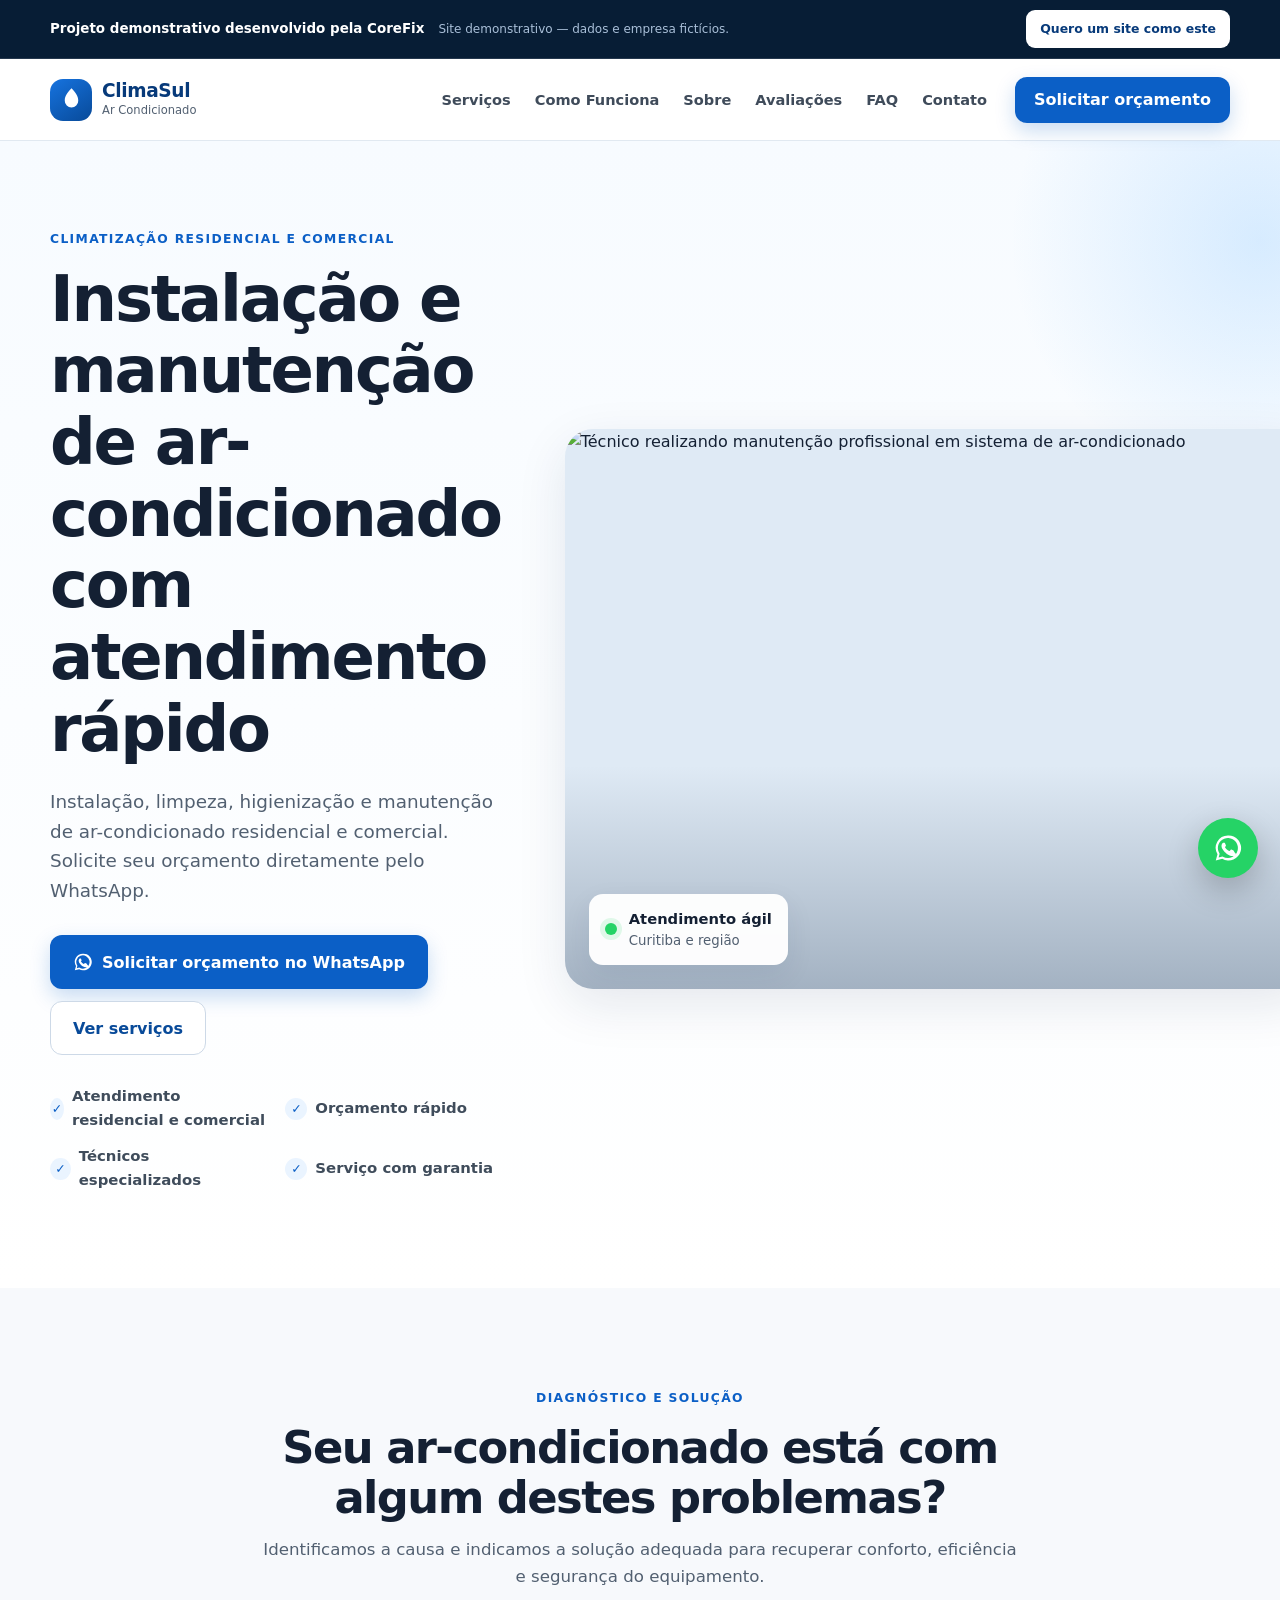
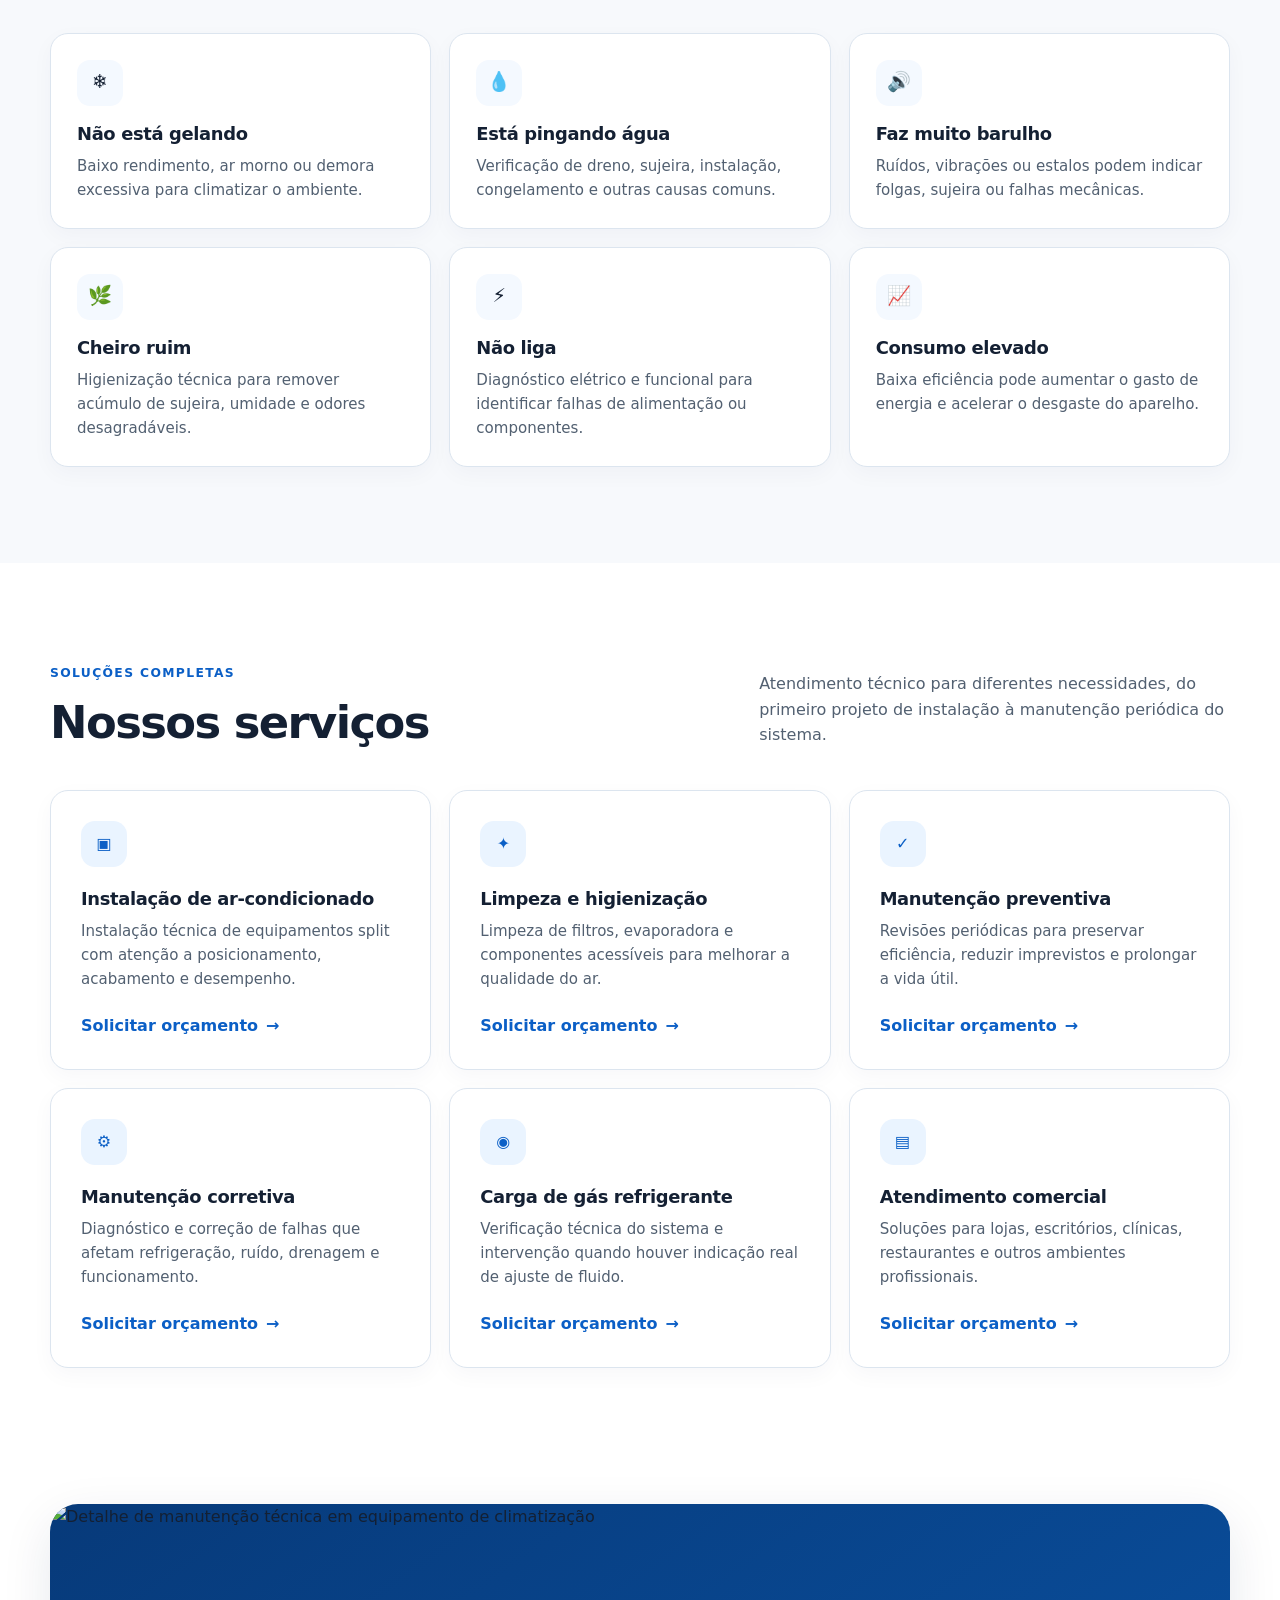
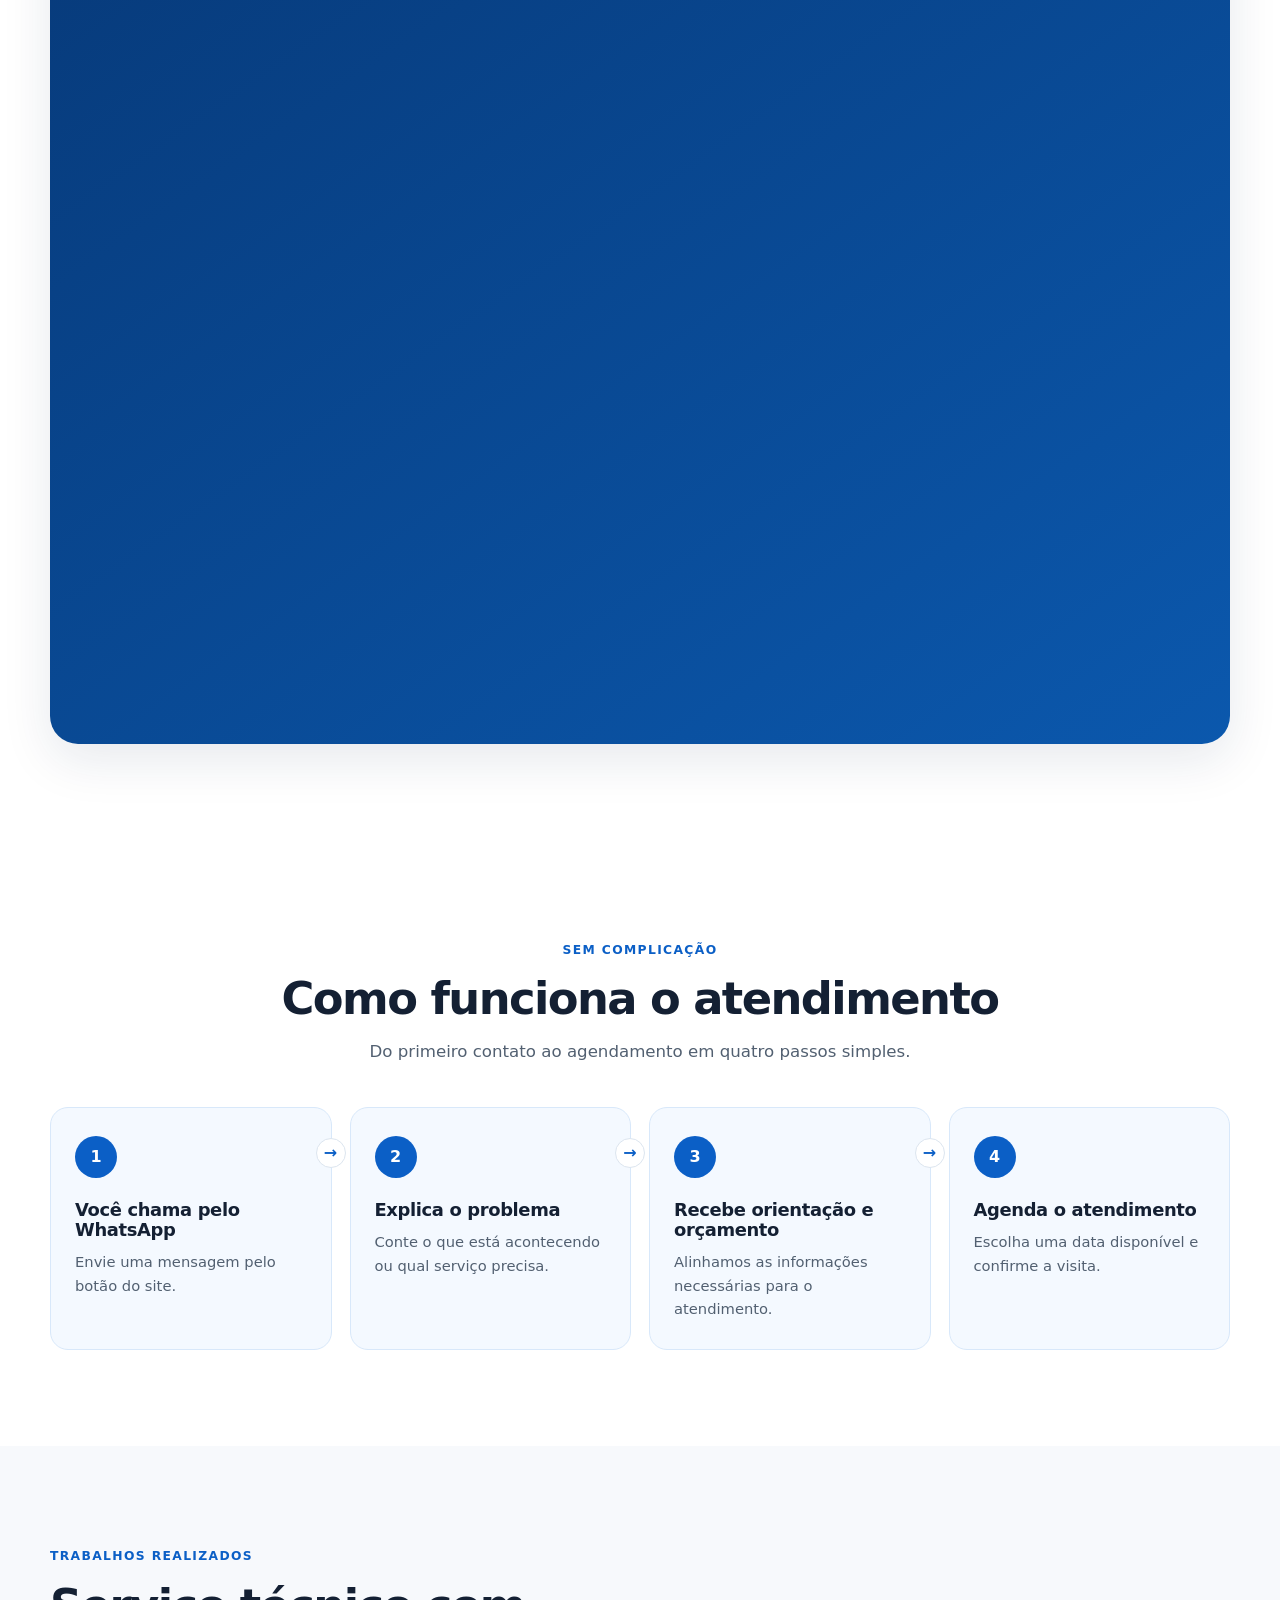
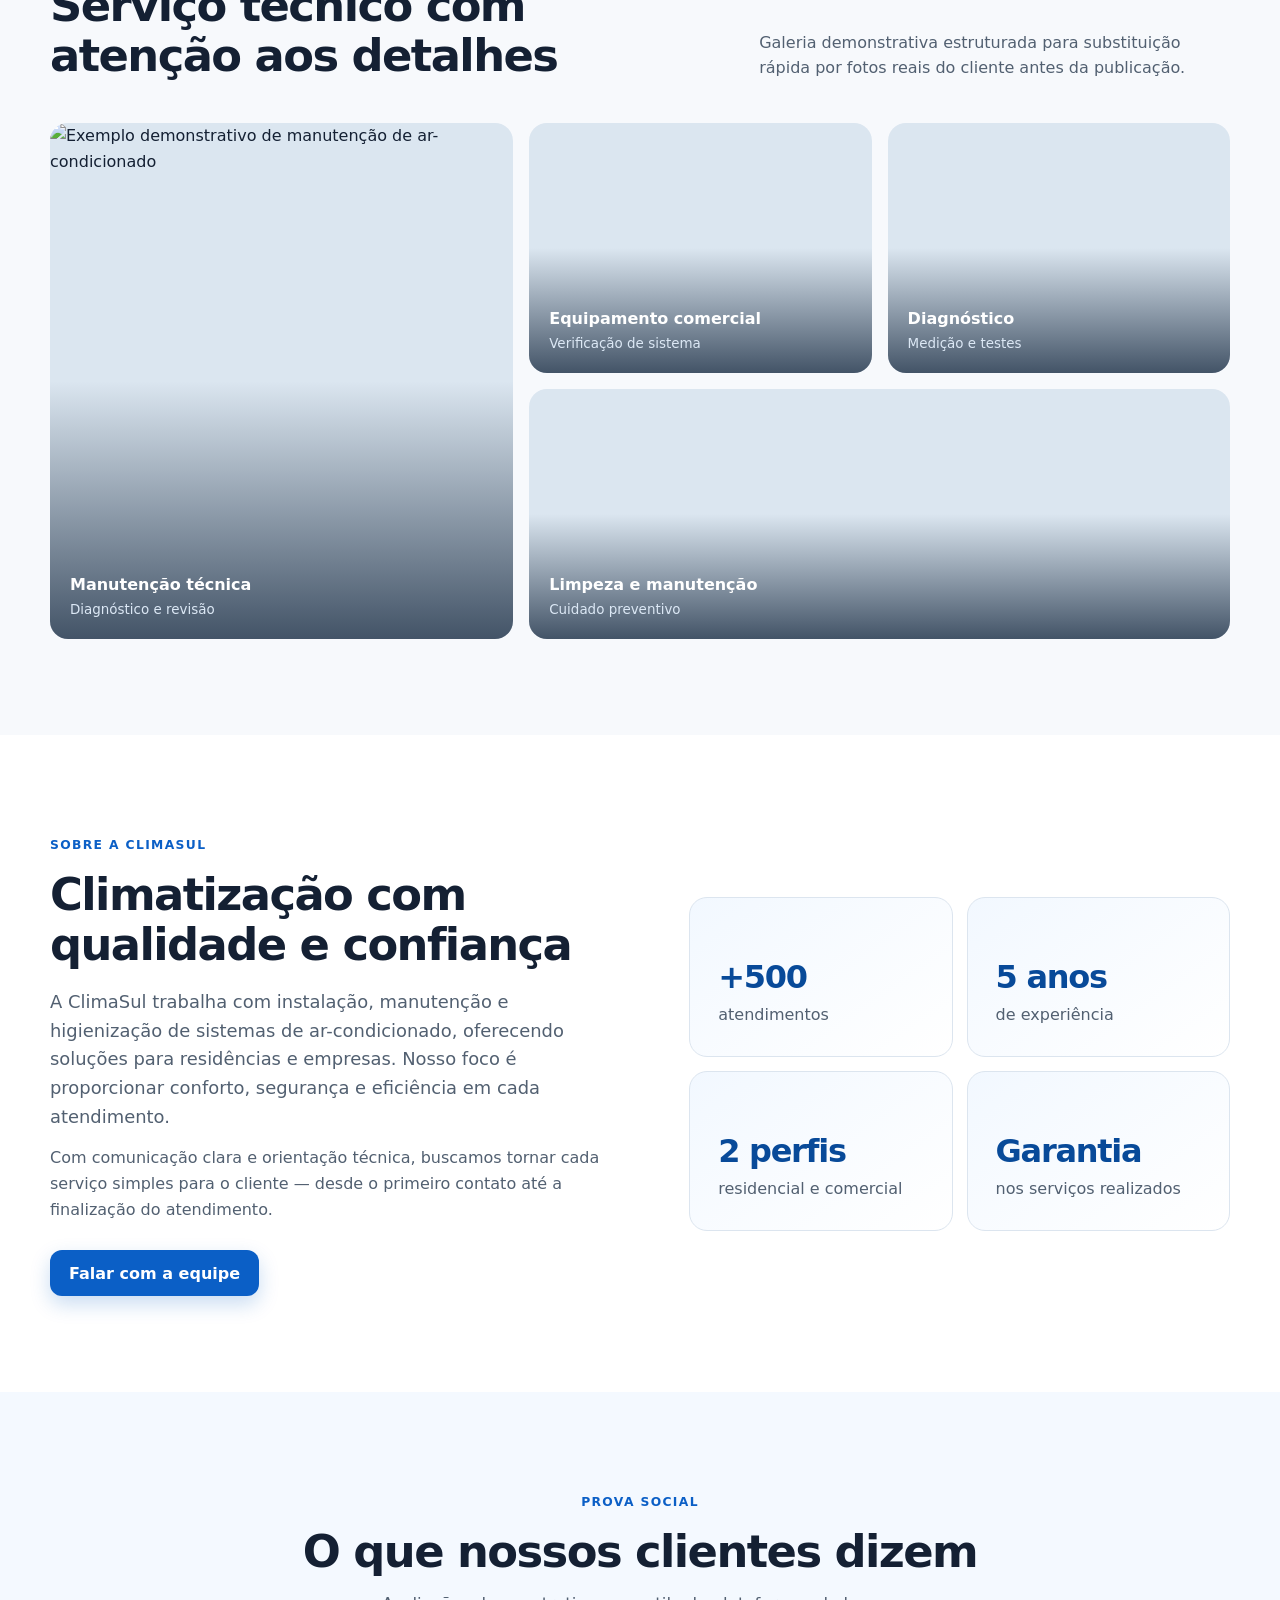
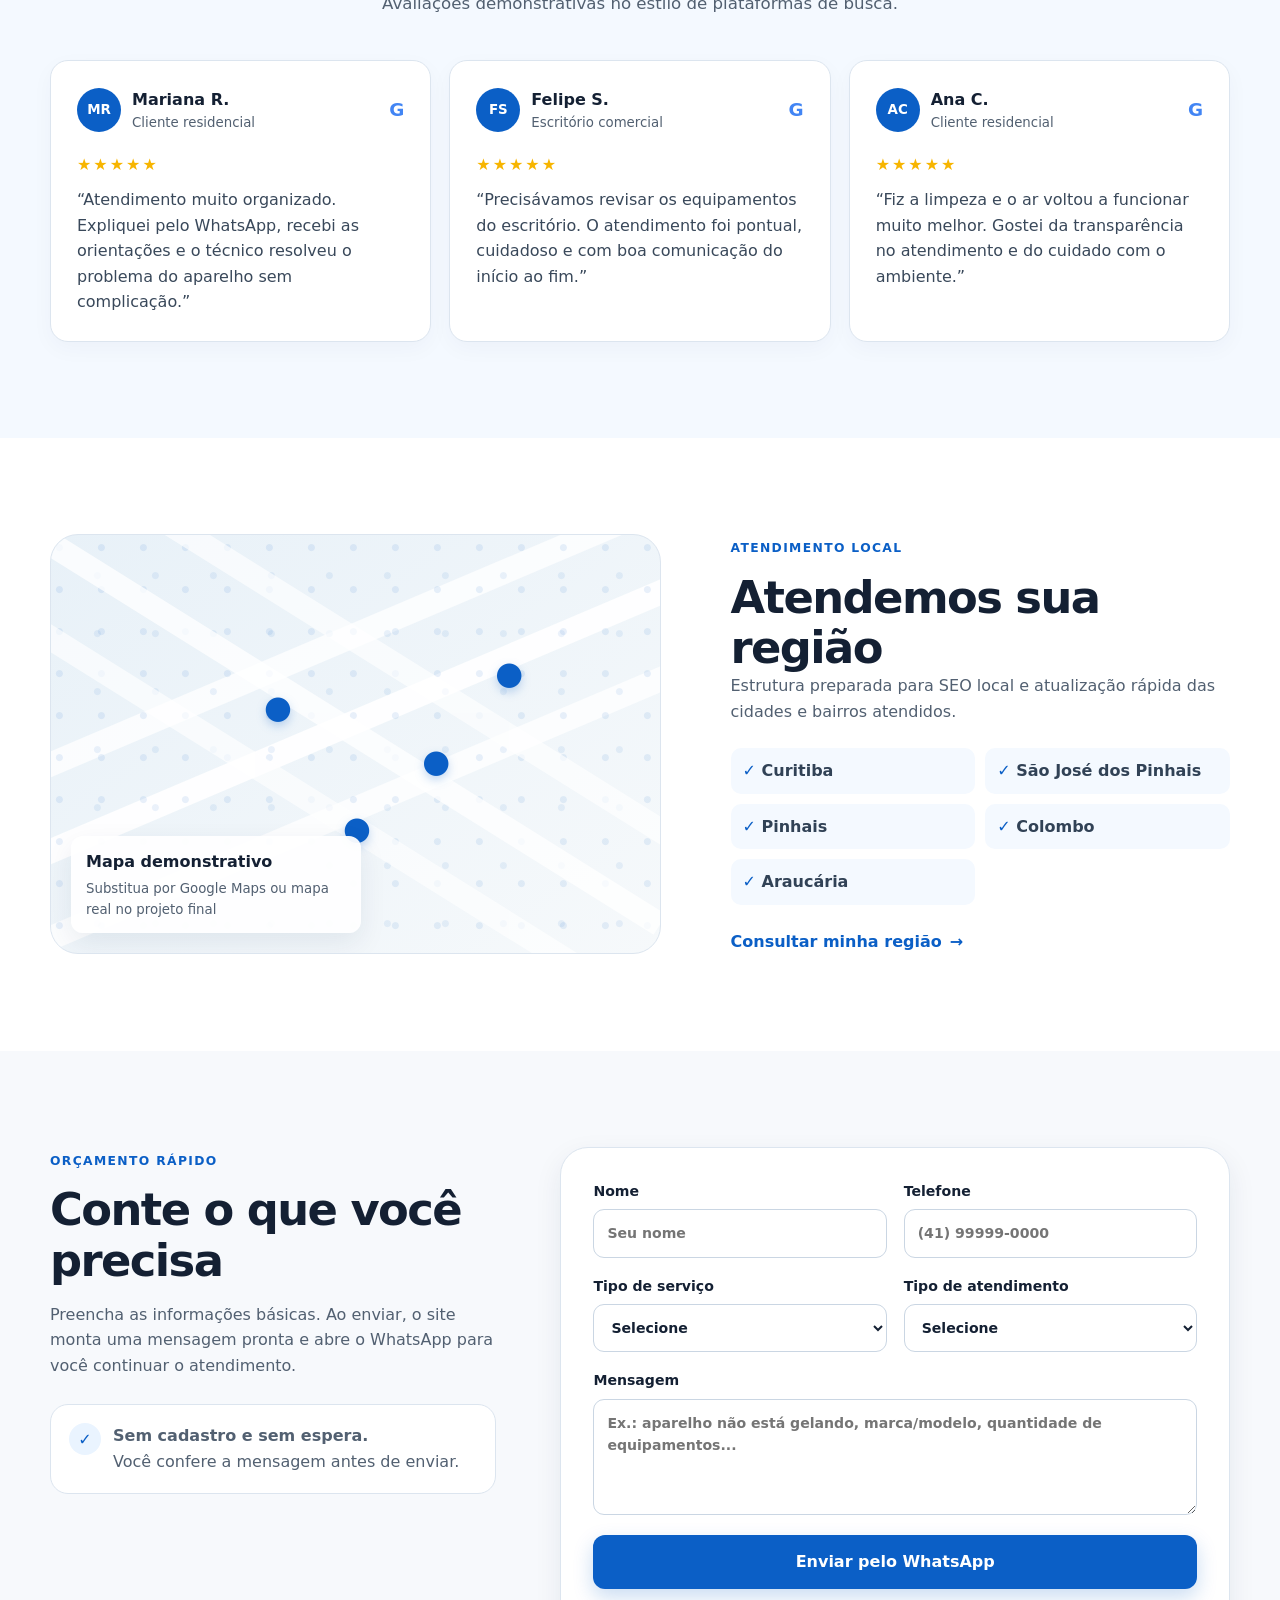
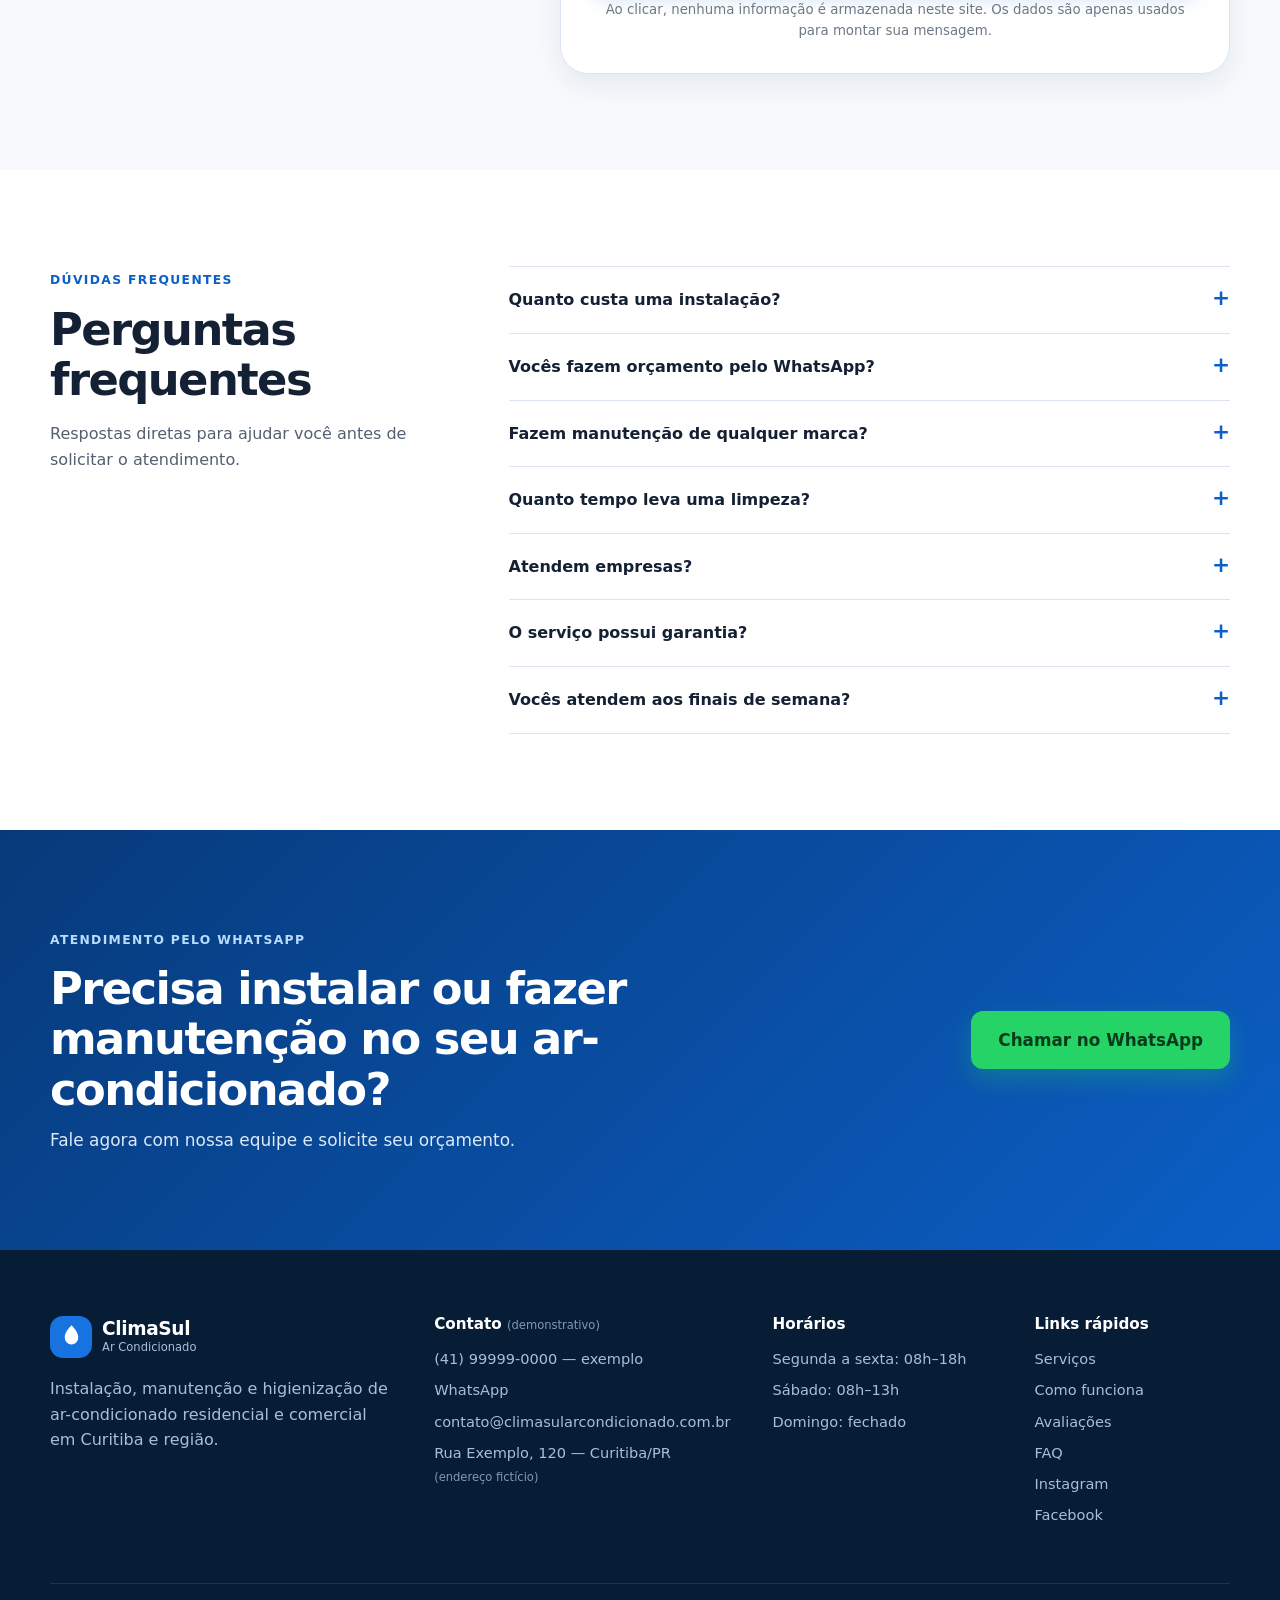
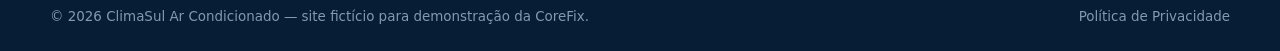
==== commit 555fc960: "Add files via upload uptade from" ====
--- a/site-assistencia/demos/ar-condicionado/index.html
+++ b/site-assistencia/demos/ar-condicionado/index.html
@@ -3,10 +3,12 @@
 <head>
   <meta charset="UTF-8">
   <meta name="viewport" content="width=device-width, initial-scale=1.0">
+  <meta http-equiv="Content-Security-Policy" content="default-src 'self'; base-uri 'none'; object-src 'none'; script-src 'self'; style-src 'self'; img-src 'self' https://images.pexels.com data:; connect-src 'self'; frame-src 'none'; form-action 'self' https://wa.me; upgrade-insecure-requests">
   <title>Demonstração de Site para Ar-Condicionado | CoreFix + ClimaSul</title>
   <meta name="description" content="Demonstração de site para empresas de ar-condicionado criada pela CoreFix. Empresa, avaliações, endereços e dados exibidos são fictícios.">
   <meta name="theme-color" content="#0b5fc6">
-  <meta name="robots" content="noindex, follow">
+  <meta name="robots" content="noindex,nofollow,noarchive">
+  <meta name="referrer" content="strict-origin-when-cross-origin">
 
   <meta property="og:type" content="website">
   <meta property="og:title" content="Demonstração CoreFix | Site para Ar-Condicionado">
@@ -237,11 +239,11 @@
         </div>
         <form class="quote-form" id="quote-form">
           <div class="form-grid">
-            <label><span>Nome</span><input type="text" id="name" name="name" autocomplete="name" required placeholder="Seu nome"></label>
-            <label><span>Telefone</span><input type="tel" id="phone" name="phone" autocomplete="tel" required placeholder="(41) 99999-0000"></label>
+            <label><span>Nome</span><input type="text" id="name" name="name" autocomplete="name" maxlength="80" required placeholder="Seu nome"></label>
+            <label><span>Telefone</span><input type="tel" id="phone" name="phone" autocomplete="tel" inputmode="tel" maxlength="24" required placeholder="(41) 99999-0000"></label>
             <label><span>Tipo de serviço</span><select id="service" name="service" required><option value="">Selecione</option><option>Instalação</option><option>Limpeza e higienização</option><option>Manutenção preventiva</option><option>Manutenção corretiva</option><option>Carga de gás refrigerante</option><option>Diagnóstico</option><option>Outro</option></select></label>
             <label><span>Tipo de atendimento</span><select id="profile" name="profile" required><option value="">Selecione</option><option>Residencial</option><option>Comercial</option></select></label>
-            <label class="full"><span>Mensagem</span><textarea id="message" name="message" rows="4" placeholder="Ex.: aparelho não está gelando, marca/modelo, quantidade de equipamentos..."></textarea></label>
+            <label class="full"><span>Mensagem</span><textarea id="message" name="message" rows="4" maxlength="1200" placeholder="Ex.: aparelho não está gelando, marca/modelo, quantidade de equipamentos..."></textarea></label>
           </div>
           <button class="btn btn-primary btn-lg full-button" type="submit">Enviar pelo WhatsApp</button>
           <small class="form-note">Ao clicar, nenhuma informação é armazenada neste site. Os dados são apenas usados para montar sua mensagem.</small>
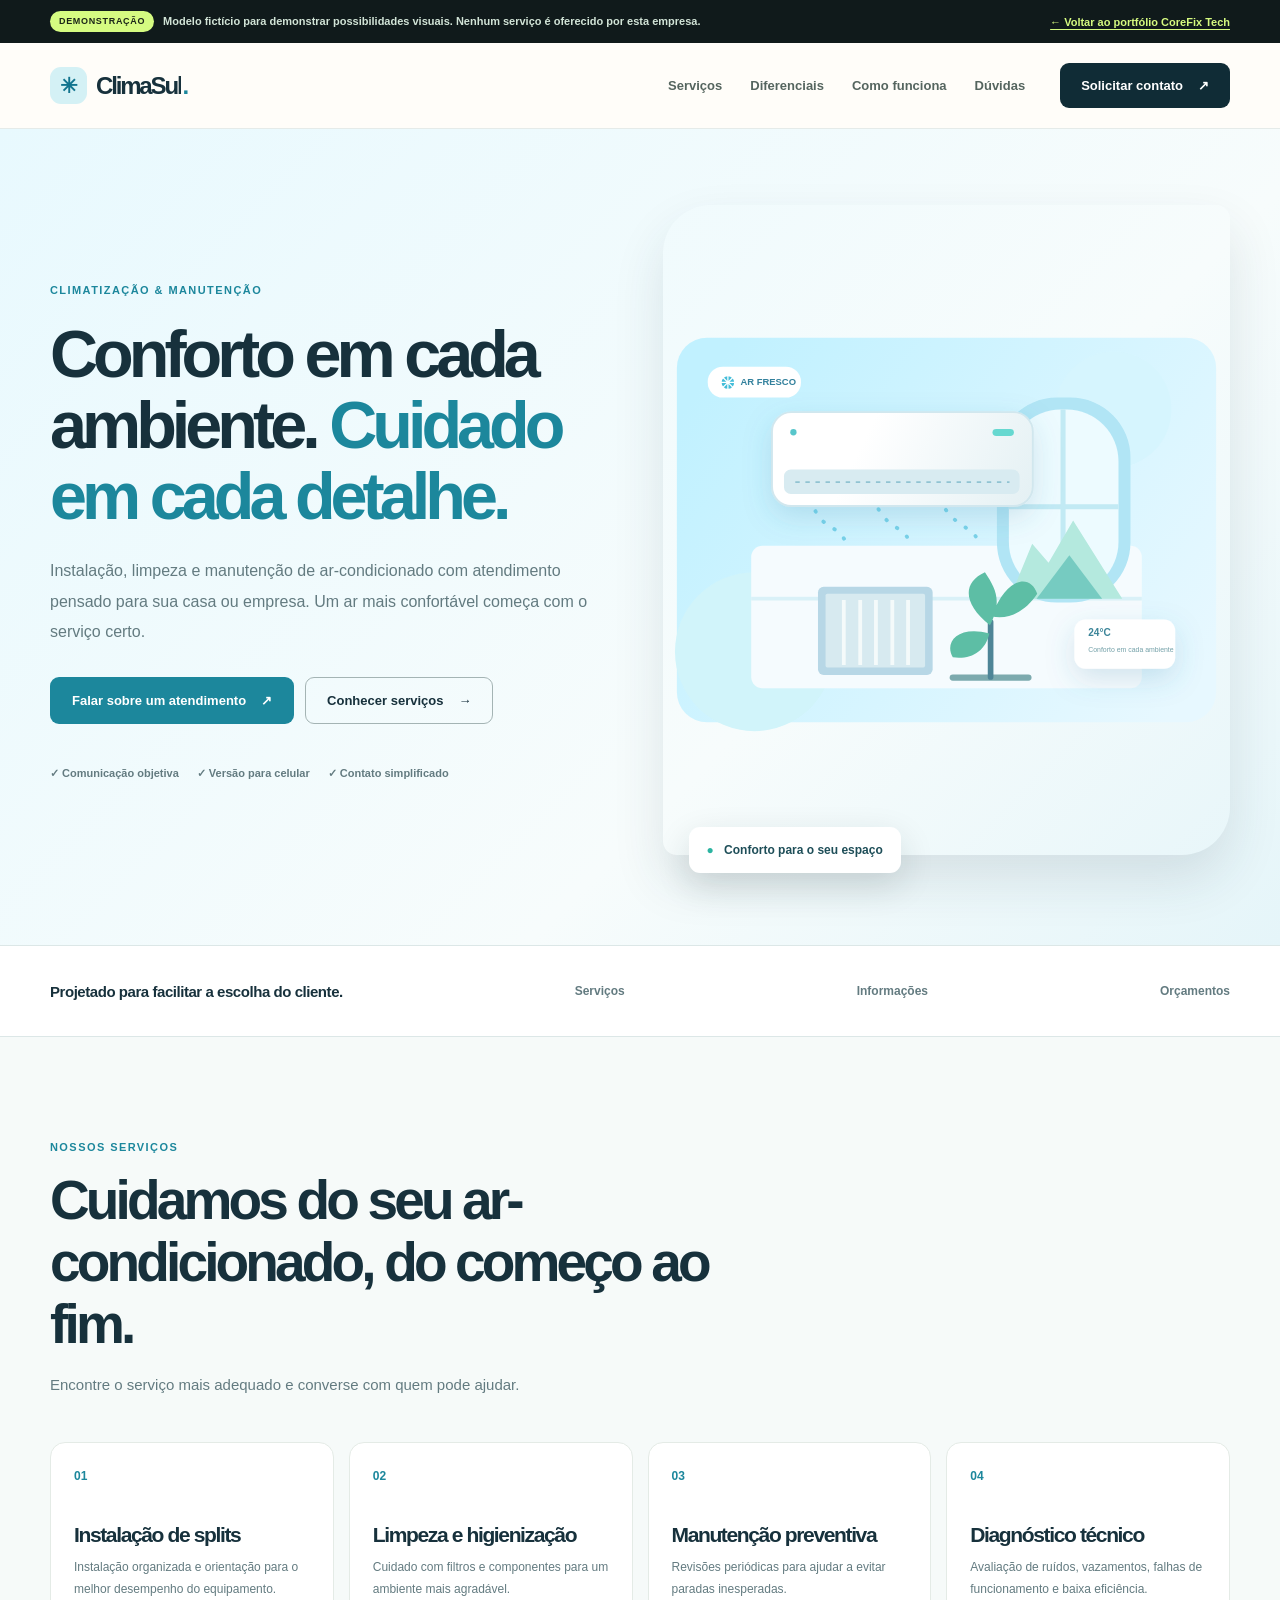
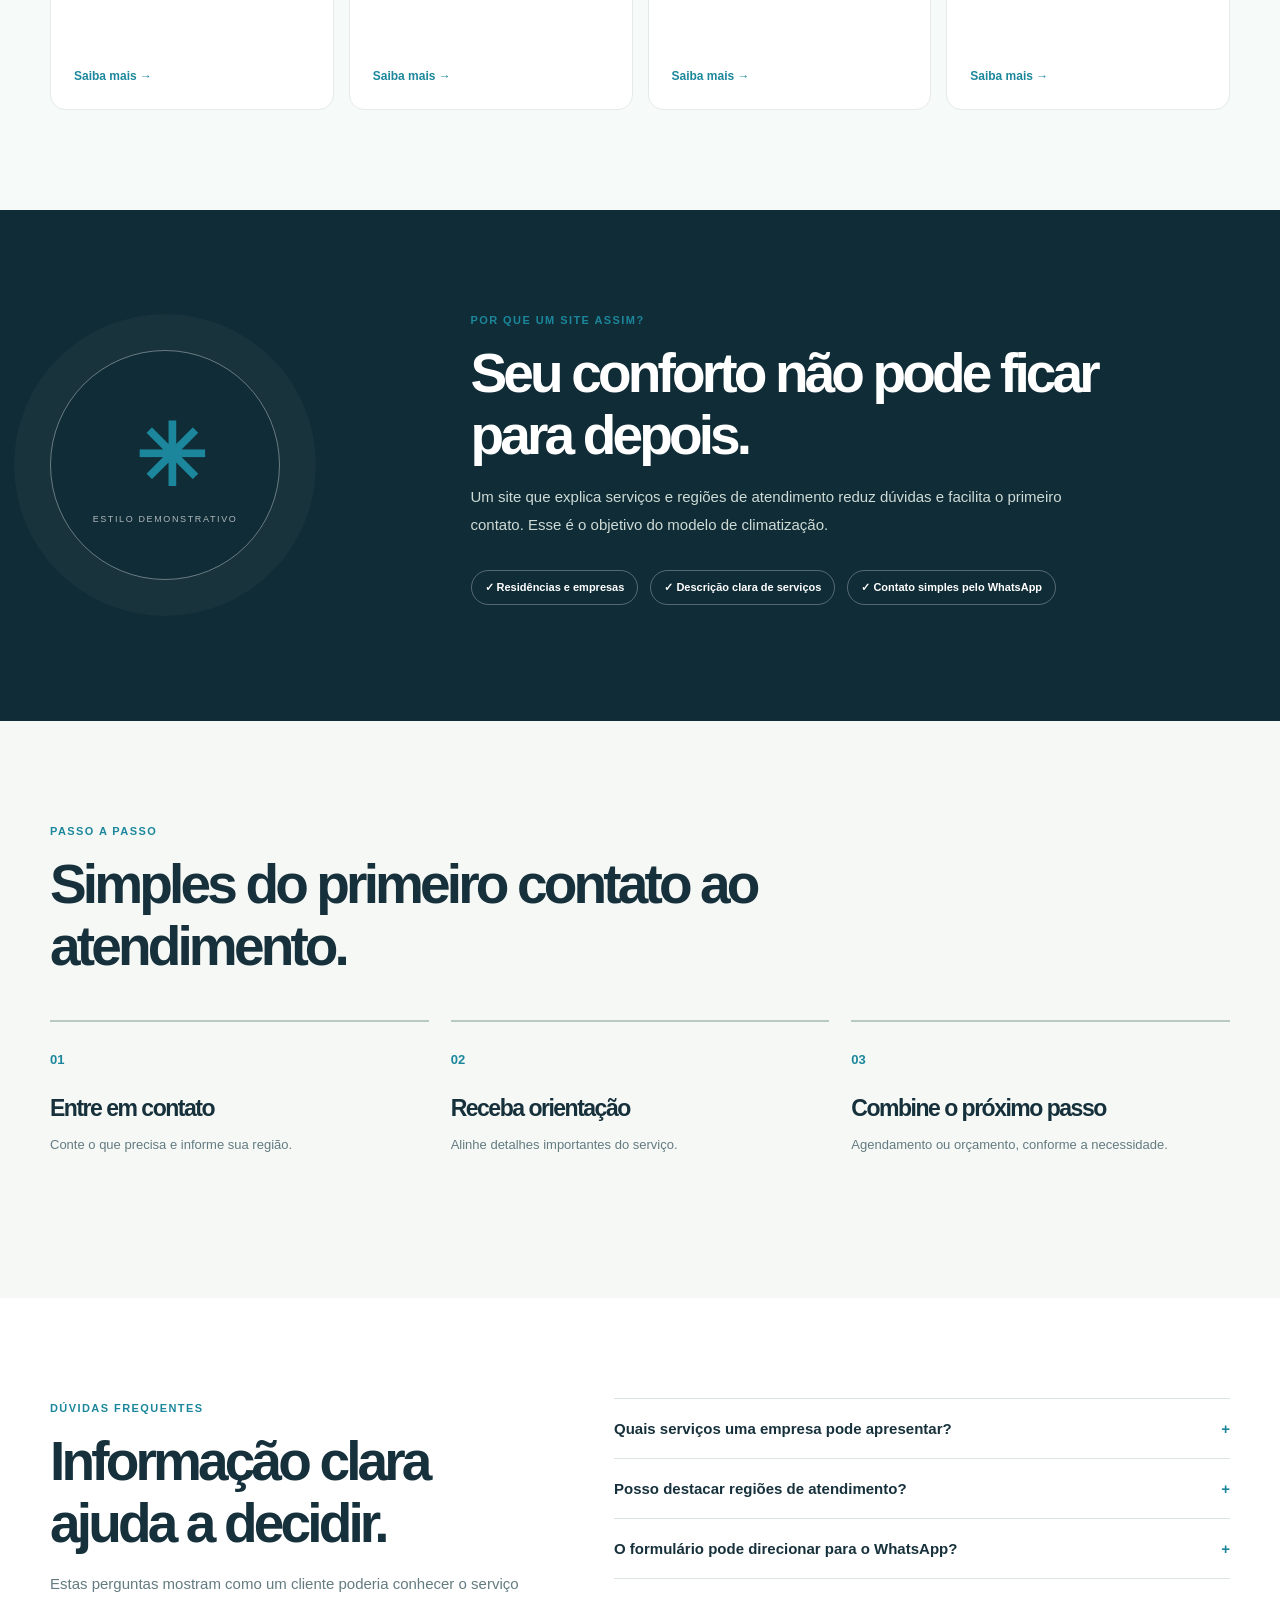
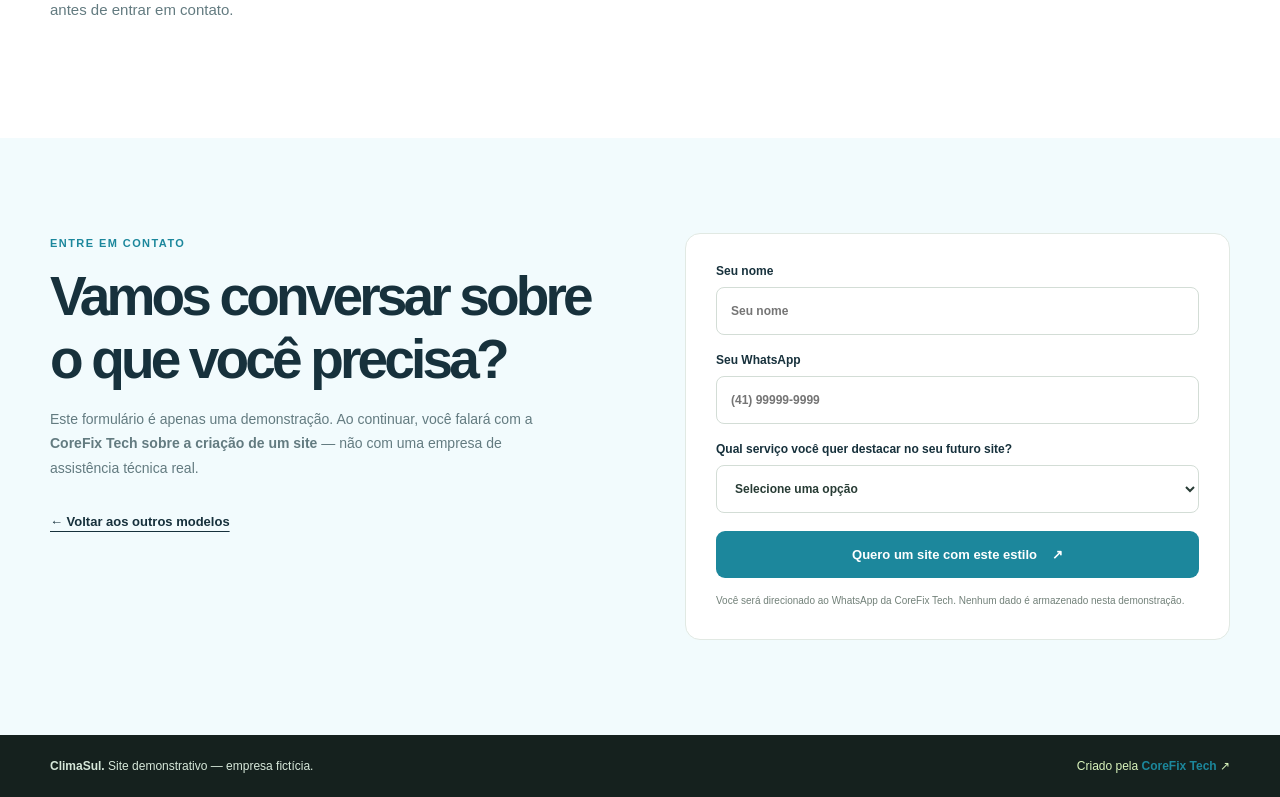
==== commit 9c2d9082: "release: CoreFix Tech v2.2.5 RC - audited website, simulator, demos and PDF" ====
--- a/site-assistencia/demos/ar-condicionado/index.html
+++ b/site-assistencia/demos/ar-condicionado/index.html
@@ -1,296 +1,17 @@
-<!DOCTYPE html>
-<html lang="pt-BR">
-<head>
-  <meta charset="UTF-8">
-  <meta name="viewport" content="width=device-width, initial-scale=1.0">
-  <meta http-equiv="Content-Security-Policy" content="default-src 'self'; base-uri 'none'; object-src 'none'; script-src 'self'; style-src 'self'; img-src 'self' https://images.pexels.com data:; connect-src 'self'; frame-src 'none'; form-action 'self' https://wa.me; upgrade-insecure-requests">
-  <title>Demonstração de Site para Ar-Condicionado | CoreFix + ClimaSul</title>
-  <meta name="description" content="Demonstração de site para empresas de ar-condicionado criada pela CoreFix. Empresa, avaliações, endereços e dados exibidos são fictícios.">
-  <meta name="theme-color" content="#0b5fc6">
-  <meta name="robots" content="noindex,nofollow,noarchive">
-  <meta name="referrer" content="strict-origin-when-cross-origin">
-
-  <meta property="og:type" content="website">
-  <meta property="og:title" content="Demonstração CoreFix | Site para Ar-Condicionado">
-  <meta property="og:description" content="Projeto demonstrativo da CoreFix para empresas de instalação e manutenção de ar-condicionado.">
-  <meta property="og:locale" content="pt_BR">
-  <meta property="og:image" content="assets/og-climasul.svg">
-
-  <link rel="icon" href="assets/favicon.svg" type="image/svg+xml">
-  <link rel="preconnect" href="https://images.pexels.com" crossorigin>
-  <link rel="stylesheet" href="styles.css">
-
-  <!--
-    PROJETO DEMONSTRATIVO.
-    Antes da publicação comercial, substituir telefone, e-mail, endereço, regiões,
-    métricas, avaliações, fotos e demais dados fictícios pelos dados reais do cliente.
-  -->
-
-</head>
-<body>
-  <aside class="demo-commercial-bar" aria-label="Aviso de site demonstrativo">
-    <div class="demo-commercial-inner">
-      <div class="demo-commercial-copy">
-        <strong>Projeto demonstrativo desenvolvido pela CoreFix</strong>
-        <span>Site demonstrativo — dados e empresa fictícios.</span>
-      </div>
-      <a class="demo-corefix-cta" href="https://wa.me/5541998511625?text=Ol%C3%A1%21%20Estou%20vendo%20a%20demonstra%C3%A7%C3%A3o%20de%20ar-condicionado%20da%20CoreFix%20e%20gostaria%20de%20um%20site%20como%20este." target="_blank" rel="noopener noreferrer">Quero um site como este</a>
-    </div>
-  </aside>
-  <a class="skip-link" href="#conteudo">Ir para o conteúdo</a>
-
-  <header class="site-header" id="topo">
-    <div class="container header-inner">
-      <a class="brand" href="#topo" aria-label="ClimaSul - início">
-        <span class="brand-mark" aria-hidden="true">
-          <svg viewBox="0 0 48 48" role="img"><path d="M24 4c7 8 12 13 12 22a12 12 0 1 1-24 0C12 17 17 12 24 4Z" fill="currentColor"/><path d="M18 27c2.5 2.8 5.3 4.2 9 4.2 2.2 0 4.1-.5 5.7-1.4-1.4 4.4-4.3 6.6-8.7 6.6-4.7 0-7.8-3.1-7.8-7.3 0-.7.1-1.4.3-2.1.4-.2.9-.2 1.5 0Z" fill="#fff" opacity=".9"/></svg>
-        </span>
-        <span><strong>ClimaSul</strong><small>Ar Condicionado</small></span>
-      </a>
-
-      <button class="menu-toggle" type="button" aria-expanded="false" aria-controls="main-nav" aria-label="Abrir menu">
-        <span></span><span></span><span></span>
-      </button>
-
-      <nav class="main-nav" id="main-nav" aria-label="Navegação principal">
-        <a href="#servicos">Serviços</a>
-        <a href="#como-funciona">Como Funciona</a>
-        <a href="#sobre">Sobre</a>
-        <a href="#avaliacoes">Avaliações</a>
-        <a href="#faq">FAQ</a>
-        <a href="#contato">Contato</a>
-      </nav>
-
-      <a class="btn btn-primary header-cta whatsapp-link" href="#" data-wa-source="header" data-wa-message="Olá! Encontrei vocês pelo site e gostaria de solicitar um orçamento para ar-condicionado.">
-        Solicitar orçamento
-      </a>
-    </div>
-  </header>
-
-  <main id="conteudo">
-    <section class="hero section">
-      <div class="container hero-grid">
-        <div class="hero-copy">
-          <span class="eyebrow">Climatização residencial e comercial</span>
-          <h1>Instalação e manutenção de ar-condicionado com atendimento rápido</h1>
-          <p class="hero-lead">Instalação, limpeza, higienização e manutenção de ar-condicionado residencial e comercial. Solicite seu orçamento diretamente pelo WhatsApp.</p>
-          <div class="hero-actions">
-            <a class="btn btn-primary btn-lg whatsapp-link" href="#" data-wa-source="hero" data-wa-message="Olá! Encontrei vocês pelo site e gostaria de solicitar um orçamento para instalação ou manutenção de ar-condicionado.">
-              <svg viewBox="0 0 24 24" aria-hidden="true"><path d="M12 2a9.8 9.8 0 0 0-8.4 14.9L2.2 22l5.2-1.4A10 10 0 1 0 12 2Zm0 18a8 8 0 0 1-4.1-1.1l-.3-.2-3.1.8.8-3-.2-.3A8 8 0 1 1 12 20Zm4.4-6c-.2-.1-1.4-.7-1.6-.8-.2-.1-.4-.1-.6.1-.2.2-.6.8-.8.9-.1.2-.3.2-.5.1-1.4-.7-2.4-1.3-3.3-2.9-.2-.3.2-.3.7-1.1.1-.2 0-.4 0-.5l-.7-1.7c-.2-.4-.4-.4-.6-.4h-.5c-.2 0-.5.1-.7.3-.2.2-1 1-1 2.4s1 2.8 1.2 3c.1.2 2 3.1 4.9 4.3 1.8.8 2.5.8 3.4.7.6-.1 1.4-.6 1.6-1.1.2-.5.2-1 .2-1.1-.1-.1-.3-.2-.5-.2Z" fill="currentColor"/></svg>
-              Solicitar orçamento no WhatsApp
-            </a>
-            <a class="btn btn-secondary btn-lg" href="#servicos">Ver serviços</a>
-          </div>
-          <ul class="trust-list" aria-label="Diferenciais">
-            <li><span>✓</span> Atendimento residencial e comercial</li>
-            <li><span>✓</span> Orçamento rápido</li>
-            <li><span>✓</span> Técnicos especializados</li>
-            <li><span>✓</span> Serviço com garantia</li>
-          </ul>
-        </div>
-
-        <div class="hero-visual">
-          <div class="hero-image-wrap">
-            <img src="https://images.pexels.com/photos/32588555/pexels-photo-32588555.jpeg?auto=compress&cs=tinysrgb&w=1200" alt="Técnico realizando manutenção profissional em sistema de ar-condicionado" width="1200" height="900" fetchpriority="high">
-            <div class="hero-badge">
-              <span class="status-dot"></span>
-              <div><strong>Atendimento ágil</strong><small>Curitiba e região</small></div>
-            </div>
-          </div>
-        </div>
-      </div>
-    </section>
-
-    <section class="section problem-section" aria-labelledby="problemas-title">
-      <div class="container">
-        <div class="section-heading center">
-          <span class="eyebrow">Diagnóstico e solução</span>
-          <h2 id="problemas-title">Seu ar-condicionado está com algum destes problemas?</h2>
-          <p>Identificamos a causa e indicamos a solução adequada para recuperar conforto, eficiência e segurança do equipamento.</p>
-        </div>
-        <div class="card-grid problems-grid">
-          <article class="mini-card"><span class="icon-box">❄️</span><h3>Não está gelando</h3><p>Baixo rendimento, ar morno ou demora excessiva para climatizar o ambiente.</p></article>
-          <article class="mini-card"><span class="icon-box">💧</span><h3>Está pingando água</h3><p>Verificação de dreno, sujeira, instalação, congelamento e outras causas comuns.</p></article>
-          <article class="mini-card"><span class="icon-box">🔊</span><h3>Faz muito barulho</h3><p>Ruídos, vibrações ou estalos podem indicar folgas, sujeira ou falhas mecânicas.</p></article>
-          <article class="mini-card"><span class="icon-box">🌿</span><h3>Cheiro ruim</h3><p>Higienização técnica para remover acúmulo de sujeira, umidade e odores desagradáveis.</p></article>
-          <article class="mini-card"><span class="icon-box">⚡</span><h3>Não liga</h3><p>Diagnóstico elétrico e funcional para identificar falhas de alimentação ou componentes.</p></article>
-          <article class="mini-card"><span class="icon-box">📈</span><h3>Consumo elevado</h3><p>Baixa eficiência pode aumentar o gasto de energia e acelerar o desgaste do aparelho.</p></article>
-        </div>
-      </div>
-    </section>
-
-    <section class="section services-section" id="servicos" aria-labelledby="servicos-title">
-      <div class="container">
-        <div class="section-heading split-heading">
-          <div><span class="eyebrow">Soluções completas</span><h2 id="servicos-title">Nossos serviços</h2></div>
-          <p>Atendimento técnico para diferentes necessidades, do primeiro projeto de instalação à manutenção periódica do sistema.</p>
-        </div>
-        <div class="card-grid services-grid">
-          <article class="service-card"><div class="service-icon">▣</div><h3>Instalação de ar-condicionado</h3><p>Instalação técnica de equipamentos split com atenção a posicionamento, acabamento e desempenho.</p><a class="text-link whatsapp-link" href="#" data-wa-service="instalação de ar-condicionado">Solicitar orçamento <span>→</span></a></article>
-          <article class="service-card"><div class="service-icon">✦</div><h3>Limpeza e higienização</h3><p>Limpeza de filtros, evaporadora e componentes acessíveis para melhorar a qualidade do ar.</p><a class="text-link whatsapp-link" href="#" data-wa-service="limpeza e higienização de ar-condicionado">Solicitar orçamento <span>→</span></a></article>
-          <article class="service-card"><div class="service-icon">✓</div><h3>Manutenção preventiva</h3><p>Revisões periódicas para preservar eficiência, reduzir imprevistos e prolongar a vida útil.</p><a class="text-link whatsapp-link" href="#" data-wa-service="manutenção preventiva de ar-condicionado">Solicitar orçamento <span>→</span></a></article>
-          <article class="service-card"><div class="service-icon">⚙</div><h3>Manutenção corretiva</h3><p>Diagnóstico e correção de falhas que afetam refrigeração, ruído, drenagem e funcionamento.</p><a class="text-link whatsapp-link" href="#" data-wa-service="manutenção corretiva de ar-condicionado">Solicitar orçamento <span>→</span></a></article>
-          <article class="service-card"><div class="service-icon">◉</div><h3>Carga de gás refrigerante</h3><p>Verificação técnica do sistema e intervenção quando houver indicação real de ajuste de fluido.</p><a class="text-link whatsapp-link" href="#" data-wa-service="carga de gás refrigerante">Solicitar orçamento <span>→</span></a></article>
-          <article class="service-card"><div class="service-icon">▤</div><h3>Atendimento comercial</h3><p>Soluções para lojas, escritórios, clínicas, restaurantes e outros ambientes profissionais.</p><a class="text-link whatsapp-link" href="#" data-wa-service="atendimento comercial de ar-condicionado">Solicitar orçamento <span>→</span></a></article>
-        </div>
-      </div>
-    </section>
-
-    <section class="section maintenance-highlight">
-      <div class="container highlight-grid">
-        <div class="highlight-image">
-          <img src="https://images.pexels.com/photos/5463580/pexels-photo-5463580.jpeg?auto=compress&cs=tinysrgb&w=1200" alt="Detalhe de manutenção técnica em equipamento de climatização" width="1200" height="900" loading="lazy">
-        </div>
-        <div class="highlight-copy">
-          <span class="eyebrow light">Cuidado preventivo</span>
-          <h2>Manutenção evita problemas e reduz o consumo</h2>
-          <p>Um sistema limpo e revisado trabalha com menos esforço. A manutenção periódica ajuda a manter o desempenho, evita falhas inesperadas e contribui para uma climatização mais saudável.</p>
-          <div class="benefit-list">
-            <div><span>✓</span><strong>Melhor desempenho</strong></div>
-            <div><span>✓</span><strong>Economia de energia</strong></div>
-            <div><span>✓</span><strong>Maior vida útil</strong></div>
-            <div><span>✓</span><strong>Melhor qualidade do ar</strong></div>
-            <div><span>✓</span><strong>Prevenção de falhas</strong></div>
-          </div>
-          <a class="btn btn-light whatsapp-link" href="#" data-wa-message="Olá! Gostaria de saber mais sobre manutenção preventiva de ar-condicionado e solicitar um orçamento.">Quero fazer uma revisão</a>
-        </div>
-      </div>
-    </section>
-
-    <section class="section" id="como-funciona" aria-labelledby="como-title">
-      <div class="container">
-        <div class="section-heading center"><span class="eyebrow">Sem complicação</span><h2 id="como-title">Como funciona o atendimento</h2><p>Do primeiro contato ao agendamento em quatro passos simples.</p></div>
-        <div class="steps-grid">
-          <article class="step-card"><span class="step-number">1</span><h3>Você chama pelo WhatsApp</h3><p>Envie uma mensagem pelo botão do site.</p></article>
-          <article class="step-card"><span class="step-number">2</span><h3>Explica o problema</h3><p>Conte o que está acontecendo ou qual serviço precisa.</p></article>
-          <article class="step-card"><span class="step-number">3</span><h3>Recebe orientação e orçamento</h3><p>Alinhamos as informações necessárias para o atendimento.</p></article>
-          <article class="step-card"><span class="step-number">4</span><h3>Agenda o atendimento</h3><p>Escolha uma data disponível e confirme a visita.</p></article>
-        </div>
-      </div>
-    </section>
-
-    <section class="section portfolio-section" aria-labelledby="portfolio-title">
-      <div class="container">
-        <div class="section-heading split-heading"><div><span class="eyebrow">Trabalhos realizados</span><h2 id="portfolio-title">Serviço técnico com atenção aos detalhes</h2></div><p>Galeria demonstrativa estruturada para substituição rápida por fotos reais do cliente antes da publicação.</p></div>
-        <!-- IMPORTANTE: imagens demonstrativas. Substituir por fotos reais e autorizadas do cliente em produção. -->
-        <div class="portfolio-grid">
-          <figure class="portfolio-item large"><img src="https://images.pexels.com/photos/32588555/pexels-photo-32588555.jpeg?auto=compress&cs=tinysrgb&w=1200" alt="Exemplo demonstrativo de manutenção de ar-condicionado" width="1000" height="750" loading="lazy"><figcaption><strong>Manutenção técnica</strong><span>Diagnóstico e revisão</span></figcaption></figure>
-          <figure class="portfolio-item"><img src="https://images.pexels.com/photos/5463575/pexels-photo-5463575.jpeg?auto=compress&cs=tinysrgb&w=900" alt="Exemplo demonstrativo de atendimento em unidade externa" width="900" height="700" loading="lazy"><figcaption><strong>Equipamento comercial</strong><span>Verificação de sistema</span></figcaption></figure>
-          <figure class="portfolio-item"><img src="https://images.pexels.com/photos/6471912/pexels-photo-6471912.jpeg?auto=compress&cs=tinysrgb&w=900" alt="Exemplo demonstrativo de medição técnica em climatização" width="900" height="700" loading="lazy"><figcaption><strong>Diagnóstico</strong><span>Medição e testes</span></figcaption></figure>
-          <figure class="portfolio-item"><img src="https://images.pexels.com/photos/5463580/pexels-photo-5463580.jpeg?auto=compress&cs=tinysrgb&w=900" alt="Exemplo demonstrativo de manutenção detalhada" width="900" height="700" loading="lazy"><figcaption><strong>Limpeza e manutenção</strong><span>Cuidado preventivo</span></figcaption></figure>
-        </div>
-      </div>
-    </section>
-
-    <section class="section about-section" id="sobre" aria-labelledby="sobre-title">
-      <div class="container about-grid">
-        <div>
-          <span class="eyebrow">Sobre a ClimaSul</span>
-          <h2 id="sobre-title">Climatização com qualidade e confiança</h2>
-          <p class="lead">A ClimaSul trabalha com instalação, manutenção e higienização de sistemas de ar-condicionado, oferecendo soluções para residências e empresas. Nosso foco é proporcionar conforto, segurança e eficiência em cada atendimento.</p>
-          <p>Com comunicação clara e orientação técnica, buscamos tornar cada serviço simples para o cliente — desde o primeiro contato até a finalização do atendimento.</p>
-          <a class="btn btn-primary whatsapp-link" href="#" data-wa-message="Olá! Gostaria de falar com a equipe da ClimaSul e solicitar um orçamento.">Falar com a equipe</a>
-        </div>
-        <!-- DADOS DEMONSTRATIVOS: substituir por números reais e comprováveis antes de publicar. -->
-        <div class="stats-grid" aria-label="Indicadores demonstrativos">
-          <div class="stat"><strong>+500</strong><span>atendimentos</span></div>
-          <div class="stat"><strong>5 anos</strong><span>de experiência</span></div>
-          <div class="stat"><strong>2 perfis</strong><span>residencial e comercial</span></div>
-          <div class="stat"><strong>Garantia</strong><span>nos serviços realizados</span></div>
-        </div>
-      </div>
-    </section>
-
-    <section class="section reviews-section" id="avaliacoes" aria-labelledby="avaliacoes-title">
-      <div class="container">
-        <div class="section-heading center"><span class="eyebrow">Prova social</span><h2 id="avaliacoes-title">O que nossos clientes dizem</h2><p>Avaliações demonstrativas no estilo de plataformas de busca.</p></div>
-        <!-- AVALIAÇÕES FICTÍCIAS: substituir por avaliações reais, autorizadas e verificáveis antes da publicação comercial. -->
-        <div class="reviews-grid">
-          <article class="review-card"><div class="review-top"><span class="avatar">MR</span><div><strong>Mariana R.</strong><small>Cliente residencial</small></div><span class="google-g">G</span></div><div class="stars" aria-label="5 estrelas">★★★★★</div><p>“Atendimento muito organizado. Expliquei pelo WhatsApp, recebi as orientações e o técnico resolveu o problema do aparelho sem complicação.”</p></article>
-          <article class="review-card"><div class="review-top"><span class="avatar">FS</span><div><strong>Felipe S.</strong><small>Escritório comercial</small></div><span class="google-g">G</span></div><div class="stars" aria-label="5 estrelas">★★★★★</div><p>“Precisávamos revisar os equipamentos do escritório. O atendimento foi pontual, cuidadoso e com boa comunicação do início ao fim.”</p></article>
-          <article class="review-card"><div class="review-top"><span class="avatar">AC</span><div><strong>Ana C.</strong><small>Cliente residencial</small></div><span class="google-g">G</span></div><div class="stars" aria-label="5 estrelas">★★★★★</div><p>“Fiz a limpeza e o ar voltou a funcionar muito melhor. Gostei da transparência no atendimento e do cuidado com o ambiente.”</p></article>
-        </div>
-      </div>
-    </section>
-
-    <section class="section service-area" aria-labelledby="regiao-title">
-      <div class="container area-grid">
-        <div class="map-demo" role="img" aria-label="Mapa demonstrativo da região de atendimento em Curitiba e municípios próximos">
-          <div class="map-lines"></div><span class="pin pin-1">●</span><span class="pin pin-2">●</span><span class="pin pin-3">●</span><span class="pin pin-4">●</span><div class="map-label"><strong>Mapa demonstrativo</strong><small>Substitua por Google Maps ou mapa real no projeto final</small></div>
-        </div>
-        <div>
-          <span class="eyebrow">Atendimento local</span>
-          <h2 id="regiao-title">Atendemos sua região</h2>
-          <p>Estrutura preparada para SEO local e atualização rápida das cidades e bairros atendidos.</p>
-          <!-- REGIÕES DEMONSTRATIVAS: alterar conforme a área real de atendimento do cliente. -->
-          <ul class="region-list"><li>Curitiba</li><li>São José dos Pinhais</li><li>Pinhais</li><li>Colombo</li><li>Araucária</li></ul>
-          <a class="text-link whatsapp-link" href="#" data-wa-message="Olá! Gostaria de confirmar se vocês atendem minha região e solicitar um orçamento para ar-condicionado.">Consultar minha região <span>→</span></a>
-        </div>
-      </div>
-    </section>
-
-    <section class="section quote-section" aria-labelledby="orcamento-title">
-      <div class="container quote-grid">
-        <div>
-          <span class="eyebrow">Orçamento rápido</span>
-          <h2 id="orcamento-title">Conte o que você precisa</h2>
-          <p>Preencha as informações básicas. Ao enviar, o site monta uma mensagem pronta e abre o WhatsApp para você continuar o atendimento.</p>
-          <div class="contact-mini"><span>✓</span><p><strong>Sem cadastro e sem espera.</strong><br>Você confere a mensagem antes de enviar.</p></div>
-        </div>
-        <form class="quote-form" id="quote-form">
-          <div class="form-grid">
-            <label><span>Nome</span><input type="text" id="name" name="name" autocomplete="name" maxlength="80" required placeholder="Seu nome"></label>
-            <label><span>Telefone</span><input type="tel" id="phone" name="phone" autocomplete="tel" inputmode="tel" maxlength="24" required placeholder="(41) 99999-0000"></label>
-            <label><span>Tipo de serviço</span><select id="service" name="service" required><option value="">Selecione</option><option>Instalação</option><option>Limpeza e higienização</option><option>Manutenção preventiva</option><option>Manutenção corretiva</option><option>Carga de gás refrigerante</option><option>Diagnóstico</option><option>Outro</option></select></label>
-            <label><span>Tipo de atendimento</span><select id="profile" name="profile" required><option value="">Selecione</option><option>Residencial</option><option>Comercial</option></select></label>
-            <label class="full"><span>Mensagem</span><textarea id="message" name="message" rows="4" maxlength="1200" placeholder="Ex.: aparelho não está gelando, marca/modelo, quantidade de equipamentos..."></textarea></label>
-          </div>
-          <button class="btn btn-primary btn-lg full-button" type="submit">Enviar pelo WhatsApp</button>
-          <small class="form-note">Ao clicar, nenhuma informação é armazenada neste site. Os dados são apenas usados para montar sua mensagem.</small>
-        </form>
-      </div>
-    </section>
-
-    <section class="section faq-section" id="faq" aria-labelledby="faq-title">
-      <div class="container faq-grid">
-        <div><span class="eyebrow">Dúvidas frequentes</span><h2 id="faq-title">Perguntas frequentes</h2><p>Respostas diretas para ajudar você antes de solicitar o atendimento.</p></div>
-        <div class="accordion" data-accordion>
-          <details><summary>Quanto custa uma instalação?<span>+</span></summary><p>O valor depende da capacidade do aparelho, distância entre as unidades, infraestrutura existente, altura, materiais e complexidade do local. Envie fotos e informações pelo WhatsApp para uma avaliação inicial.</p></details>
-          <details><summary>Vocês fazem orçamento pelo WhatsApp?<span>+</span></summary><p>Sim. Você pode enviar o tipo de serviço, fotos, marca/modelo do aparelho e uma breve descrição. Em alguns casos, uma visita técnica pode ser necessária antes do orçamento final.</p></details>
-          <details><summary>Fazem manutenção de qualquer marca?<span>+</span></summary><p>Atendemos diversas marcas e modelos. Informe a marca e o modelo pelo WhatsApp para confirmarmos a disponibilidade técnica.</p></details>
-          <details><summary>Quanto tempo leva uma limpeza?<span>+</span></summary><p>O tempo varia conforme o equipamento, acesso e nível de sujeira. Uma limpeza residencial comum costuma ser concluída no mesmo atendimento.</p></details>
-          <details><summary>Atendem empresas?<span>+</span></summary><p>Sim. A estrutura contempla atendimento comercial para escritórios, lojas, clínicas e outros estabelecimentos.</p></details>
-          <details><summary>O serviço possui garantia?<span>+</span></summary><p>Sim, os serviços possuem garantia conforme o tipo de intervenção realizada. As condições específicas devem constar no orçamento ou ordem de serviço.</p></details>
-          <details><summary>Vocês atendem aos finais de semana?<span>+</span></summary><p>Há disponibilidade demonstrativa aos sábados. No projeto real, ajuste este texto conforme os horários efetivos da empresa.</p></details>
-        </div>
-      </div>
-    </section>
-
-    <section class="final-cta section">
-      <div class="container final-cta-inner">
-        <div><span class="eyebrow light">Atendimento pelo WhatsApp</span><h2>Precisa instalar ou fazer manutenção no seu ar-condicionado?</h2><p>Fale agora com nossa equipe e solicite seu orçamento.</p></div>
-        <a class="btn btn-whatsapp btn-xl whatsapp-link" href="#" data-wa-source="final" data-wa-message="Olá! Encontrei vocês pelo site e gostaria de solicitar um orçamento para ar-condicionado.">Chamar no WhatsApp</a>
-      </div>
-    </section>
-  </main>
-
-  <footer class="site-footer" id="contato">
-    <div class="container footer-grid">
-      <div class="footer-brand">
-        <a class="brand brand-footer" href="#topo"><span class="brand-mark"><svg viewBox="0 0 48 48" aria-hidden="true"><path d="M24 4c7 8 12 13 12 22a12 12 0 1 1-24 0C12 17 17 12 24 4Z" fill="currentColor"/></svg></span><span><strong>ClimaSul</strong><small>Ar Condicionado</small></span></a>
-        <p>Instalação, manutenção e higienização de ar-condicionado residencial e comercial em Curitiba e região.</p>
-      </div>
-      <div><h3>Contato <small class="demo-inline-note">(demonstrativo)</small></h3><ul><li><span>(41) 99999-0000 — exemplo</span></li><li><a class="whatsapp-link" href="#" data-wa-message="Olá! Gostaria de falar com a ClimaSul Ar Condicionado.">WhatsApp</a></li><li><a href="mailto:contato@climasularcondicionado.com.br">contato@climasularcondicionado.com.br</a></li><li>Rua Exemplo, 120 — Curitiba/PR <small class="demo-inline-note">(endereço fictício)</small></li></ul></div>
-      <div><h3>Horários</h3><ul><li>Segunda a sexta: 08h–18h</li><li>Sábado: 08h–13h</li><li>Domingo: fechado</li></ul></div>
-      <div><h3>Links rápidos</h3><ul><li><a href="#servicos">Serviços</a></li><li><a href="#como-funciona">Como funciona</a></li><li><a href="#avaliacoes">Avaliações</a></li><li><a href="#faq">FAQ</a></li><li><a href="#" aria-label="Instagram demonstrativo">Instagram</a></li><li><a href="#" aria-label="Facebook demonstrativo">Facebook</a></li></ul></div>
-    </div>
-    <div class="container footer-bottom"><p>© <span id="current-year"></span> ClimaSul Ar Condicionado — site fictício para demonstração da CoreFix.</p><a href="#">Política de Privacidade</a></div>
-  </footer>
-
-  <a class="floating-whatsapp whatsapp-link" href="#" aria-label="Chamar ClimaSul no WhatsApp" data-wa-source="floating" data-wa-message="Olá! Encontrei vocês pelo site e gostaria de solicitar um orçamento para ar-condicionado.">
-    <svg viewBox="0 0 24 24" aria-hidden="true"><path d="M12 2a9.8 9.8 0 0 0-8.4 14.9L2.2 22l5.2-1.4A10 10 0 1 0 12 2Zm0 18a8 8 0 0 1-4.1-1.1l-.3-.2-3.1.8.8-3-.2-.3A8 8 0 1 1 12 20Zm4.4-6c-.2-.1-1.4-.7-1.6-.8-.2-.1-.4-.1-.6.1-.2.2-.6.8-.8.9-.1.2-.3.2-.5.1-1.4-.7-2.4-1.3-3.3-2.9-.2-.3.2-.3.7-1.1.1-.2 0-.4 0-.5l-.7-1.7c-.2-.4-.4-.4-.6-.4h-.5c-.2 0-.5.1-.7.3-.2.2-1 1-1 2.4s1 2.8 1.2 3c.1.2 2 3.1 4.9 4.3 1.8.8 2.5.8 3.4.7.6-.1 1.4-.6 1.6-1.1.2-.5.2-1 .2-1.1-.1-.1-.3-.2-.5-.2Z" fill="currentColor"/></svg>
-  </a>
-
-  <script src="script.js" defer></script>
-</body>
-</html>
+<!doctype html>
+<html lang="pt-BR"><head>
+<meta charset="utf-8"><meta name="viewport" content="width=device-width, initial-scale=1"><meta name="theme-color" content="#0b637c">
+<meta name="robots" content="noindex,nofollow,noarchive"><meta name="description" content="Modelo demonstrativo de site para CLIMATIZAÇÃO &amp; MANUTENÇÃO. Criado pela CoreFix Tech."><title>ClimaSul — Demonstração CoreFix Tech</title>
+<link rel="icon" href="../../assets/favicon.svg" type="image/svg+xml"><link rel="stylesheet" href="../demo.css">
+</head><body class="clima" data-demo="ar-condicionado">
+<div class="preview-banner"><div class="demo-container preview-banner-inner"><span class="demo-banner-description"><b class="demo-pill">DEMONSTRAÇÃO</b><span class="demo-banner-message">Modelo fictício para demonstrar possibilidades visuais. Nenhum serviço é oferecido por esta empresa.</span></span><a href="../../index.html#portfolio">← Voltar ao portfólio CoreFix Tech</a></div></div>
+<header class="demo-header"><div class="demo-container demo-nav"><a class="demo-logo" href="#inicio"><span class="demo-brand-icon">✳</span> <span data-demo-brand>ClimaSul</span><span class="demo-logo-dot">.</span></a><nav aria-label="Navegação"><a href="#servicos">Serviços</a><a href="#diferenciais">Diferenciais</a><a href="#como-funciona">Como funciona</a><a href="#faq">Dúvidas</a></nav><a class="demo-top-cta" href="#contato">Solicitar contato <span>↗</span></a></div></header>
+<main><section class="demo-hero" id="inicio"><div class="demo-container demo-hero-grid"><div class="demo-hero-copy"><span class="demo-eyebrow">CLIMATIZAÇÃO &amp; MANUTENÇÃO</span><h1>Conforto em cada ambiente. <em>Cuidado em cada detalhe.</em></h1><p>Instalação, limpeza e manutenção de ar-condicionado com atendimento pensado para sua casa ou empresa. Um ar mais confortável começa com o serviço certo.</p><div class="demo-hero-actions"><a class="demo-primary" href="#contato">Falar sobre um atendimento <span>↗</span></a><a class="demo-secondary" href="#servicos">Conhecer serviços <span>→</span></a></div><div class="demo-small-proof"><span>✓ Comunicação objetiva</span><span>✓ Versão para celular</span><span>✓ Contato simplificado</span></div></div><div class="demo-hero-graphic"><img src="../../assets/hero-clima.svg" alt="Ilustração demonstrativa de CLIMATIZAÇÃO &amp; MANUTENÇÃO" width="900" height="650" fetchpriority="high"><div class="demo-graphic-label"><span class="graphic-point">●</span> Conforto para o seu espaço</div></div></div></section>
+<section class="demo-trust"><div class="demo-container demo-trust-inner"><strong>Projetado para facilitar a escolha do cliente.</strong><span>Serviços</span><span>Informações</span><span>Orçamentos</span></div></section>
+<section class="demo-section demo-services" id="servicos"><div class="demo-container"><div class="demo-section-head"><span class="demo-kicker">NOSSOS SERVIÇOS</span><h2>Cuidamos do seu ar-condicionado, do começo ao fim.</h2><p>Encontre o serviço mais adequado e converse com quem pode ajudar.</p></div><div class="demo-services-grid"><article class="demo-service"><span>01</span><h3>Instalação de splits</h3><p>Instalação organizada e orientação para o melhor desempenho do equipamento.</p><a href="#contato">Saiba mais →</a></article><article class="demo-service"><span>02</span><h3>Limpeza e higienização</h3><p>Cuidado com filtros e componentes para um ambiente mais agradável.</p><a href="#contato">Saiba mais →</a></article><article class="demo-service"><span>03</span><h3>Manutenção preventiva</h3><p>Revisões periódicas para ajudar a evitar paradas inesperadas.</p><a href="#contato">Saiba mais →</a></article><article class="demo-service"><span>04</span><h3>Diagnóstico técnico</h3><p>Avaliação de ruídos, vazamentos, falhas de funcionamento e baixa eficiência.</p><a href="#contato">Saiba mais →</a></article></div></div></section>
+<section class="demo-highlight" id="diferenciais"><div class="demo-container demo-highlight-grid"><div class="demo-highlight-mark" aria-hidden="true"><span>✳</span><small>ESTILO DEMONSTRATIVO</small></div><div><span class="demo-kicker">POR QUE UM SITE ASSIM?</span><h2>Seu conforto não pode ficar para depois.</h2><p>Um site que explica serviços e regiões de atendimento reduz dúvidas e facilita o primeiro contato. Esse é o objetivo do modelo de climatização.</p><ul><li>✓ Residências e empresas</li><li>✓ Descrição clara de serviços</li><li>✓ Contato simples pelo WhatsApp</li></ul></div></div></section>
+<section class="demo-section demo-steps" id="como-funciona"><div class="demo-container"><div class="demo-section-head"><span class="demo-kicker">PASSO A PASSO</span><h2>Simples do primeiro contato ao atendimento.</h2></div><div class="demo-steps-grid"><div><span>01</span><h3>Entre em contato</h3><p>Conte o que precisa e informe sua região.</p></div><div><span>02</span><h3>Receba orientação</h3><p>Alinhe detalhes importantes do serviço.</p></div><div><span>03</span><h3>Combine o próximo passo</h3><p>Agendamento ou orçamento, conforme a necessidade.</p></div></div></div></section>
+<section class="demo-section demo-faq" id="faq"><div class="demo-container demo-faq-grid"><div><span class="demo-kicker">DÚVIDAS FREQUENTES</span><h2>Informação clara ajuda a decidir.</h2><p>Estas perguntas mostram como um cliente poderia conhecer o serviço antes de entrar em contato.</p></div><div class="demo-faq-list"><details><summary>Quais serviços uma empresa pode apresentar? <span>+</span></summary><p>Instalação, limpeza, higienização, manutenção preventiva e corretiva são exemplos de serviços que podem entrar no site.</p></details><details><summary>Posso destacar regiões de atendimento? <span>+</span></summary><p>Sim. Bairros, cidades e áreas atendidas podem ser personalizados conforme a operação real da empresa.</p></details><details><summary>O formulário pode direcionar para o WhatsApp? <span>+</span></summary><p>Sim. Na versão final, a mensagem pode ser configurada para o número comercial da empresa.</p></details></div></div></section>
+<section class="demo-contact" id="contato"><div class="demo-container demo-contact-grid"><div><span class="demo-kicker">ENTRE EM CONTATO</span><h2>Vamos conversar sobre o que você precisa?</h2><p>Este formulário é apenas uma demonstração. Ao continuar, você falará com a <strong>CoreFix Tech sobre a criação de um site</strong> — não com uma empresa de assistência técnica real.</p><a class="demo-back-link" href="../../index.html#portfolio">← Voltar aos outros modelos</a></div><form class="demo-form" id="demoForm"><label>Seu nome<input required name="nome" maxlength="80" autocomplete="name" placeholder="Seu nome"></label><label>Seu WhatsApp<input required name="telefone" type="tel" maxlength="24" autocomplete="tel" placeholder="(41) 99999-9999"></label><label>Qual serviço você quer destacar no seu futuro site?<select name="servico" required><option value="" selected disabled>Selecione uma opção</option><option>Instalação de splits</option><option>Limpeza e higienização</option><option>Manutenção preventiva</option><option>Diagnóstico técnico</option></select></label><button type="submit" class="demo-primary">Quero um site com este estilo <span>↗</span></button><small>Você será direcionado ao WhatsApp da CoreFix Tech. Nenhum dado é armazenado nesta demonstração.</small></form></div></section>
+</main><footer class="demo-footer"><div class="demo-container demo-footer-inner"><span><b>ClimaSul.</b> Site demonstrativo — empresa fictícia.</span><a href="../../index.html">Criado pela <strong>CoreFix Tech</strong> ↗</a></div></footer>
+<script src="../demo.js" defer></script></body></html>
--- a/site-assistencia/demos/demo.css
+++ b/site-assistencia/demos/demo.css
@@ -0,0 +1,32 @@
+@charset "UTF-8";
+:root{font-family:Inter,ui-sans-serif,-apple-system,BlinkMacSystemFont,"Segoe UI",Arial,sans-serif;color:#162226;background:#f9faf8;-webkit-font-smoothing:antialiased}*{box-sizing:border-box}html{scroll-behavior:smooth;scroll-padding-top:120px}body{margin:0;--accent:#1c879c;--accent-light:#d5f5fb;--deep:#102c36;--paper:#f2fbfd;--text:#17313c;--muted:#637b80;background:#fff;color:var(--text)}body.auto{--accent:#f38c49;--accent-light:#fce6d4;--deep:#1a1b1d;--paper:#f6f4f1;--text:#282525;--muted:#756f6a}body.eletrica{--accent:#ddab19;--accent-light:#fff1b9;--deep:#25302b;--paper:#fffaf0;--text:#24322a;--muted:#70766e}a{color:inherit;text-decoration:none}a:focus-visible,button:focus-visible,input:focus-visible,select:focus-visible,summary:focus-visible{outline:3px solid var(--accent);outline-offset:4px}button,input,select{font:inherit}button{cursor:pointer}img{display:block;max-width:100%}h1,h2,h3{letter-spacing:-.065em}p{line-height:1.75}h1,h2,h3,p{margin-top:0}.demo-container{width:min(1180px,calc(100% - 80px));margin:auto}.preview-banner{background:#101a1b;color:#d2e4d7;font-size:11px;font-weight:550}.preview-banner-inner{min-height:43px;display:flex;justify-content:space-between;align-items:center;gap:20px}.preview-banner a{color:#d6fb80;text-decoration:underline;text-underline-offset:3px;white-space:nowrap}.demo-pill{background:#d5fb81;color:#1a2418;font-size:9px;padding:5px 9px;border-radius:50px;letter-spacing:.075em;margin-right:11px}.demo-header{position:sticky;top:0;z-index:50;background:#fffdf9ec;border-bottom:1px solid #e5ebe9;backdrop-filter:blur(14px)}.demo-nav{height:85px;display:flex;align-items:center;gap:35px}.demo-logo{font-size:24px;letter-spacing:-.09em;font-weight:880;display:inline-flex;align-items:center;gap:9px}.demo-brand-icon{width:37px;height:37px;background:var(--deep);color:var(--accent);border-radius:11px;display:grid;place-items:center;letter-spacing:-.08em;font-size:21px}.demo-logo-dot{color:var(--accent);margin-left:-8px}.demo-nav nav{display:flex;align-items:center;gap:28px;margin-left:auto}.demo-nav nav a{font-size:13px;font-weight:650;color:#55655f}.demo-nav nav a:hover{color:var(--accent)}.demo-top-cta,.demo-primary,.demo-secondary{display:inline-flex;align-items:center;justify-content:center;gap:15px;border-radius:9px;font-size:13px;font-weight:800;padding:15px 21px;transition:transform .2s,background .2s}.demo-top-cta{background:var(--deep);color:#fff;white-space:nowrap}.demo-primary{background:var(--accent);color:#fff;border:1px solid transparent}.demo-secondary{background:transparent;border:1px solid #a4b4b4;color:var(--text)}.demo-primary:hover,.demo-secondary:hover,.demo-top-cta:hover{transform:translateY(-2px)}.demo-hero{background:var(--paper);position:relative;overflow:hidden}.demo-hero-grid{display:grid;grid-template-columns:1fr 1fr;align-items:center;gap:45px;min-height:640px;padding:76px 0 90px}.demo-hero-copy{position:relative;z-index:1}.demo-eyebrow,.demo-kicker{display:inline-block;font-size:11px;font-weight:830;letter-spacing:.13em;color:var(--accent)}.demo-hero h1{font-size:clamp(47px,5.2vw,74px);letter-spacing:-.075em;line-height:1.07;margin:21px 0 24px;max-width:660px}.demo-hero h1 em{font-style:normal;color:var(--accent)}.demo-hero p{font-size:16px;line-height:1.9;max-width:560px;color:var(--muted)}.demo-hero-actions{display:flex;gap:11px;flex-wrap:wrap;margin-top:30px}.demo-small-proof{display:flex;flex-wrap:wrap;gap:12px 18px;margin-top:43px;font-size:11px;font-weight:700;color:var(--muted)}.demo-small-proof span{white-space:nowrap}.demo-hero-graphic{position:relative}.demo-hero-graphic img{width:100%;border-radius:27px;box-shadow:0 25px 52px rgba(30,60,70,.12)}.demo-graphic-label{position:absolute;bottom:-18px;left:26px;background:#fff;box-shadow:0 12px 35px rgba(20,40,40,.14);border-radius:11px;padding:16px 18px;font-size:12px;font-weight:770;color:#1e4e58}.graphic-point{color:#2cb4a1;margin-right:7px}.demo-trust{border-top:1px solid #dce7e7;border-bottom:1px solid #dce7e7;background:#fff}.demo-trust-inner{display:flex;align-items:center;justify-content:space-between;gap:22px;min-height:90px}.demo-trust-inner strong{font-size:15px;letter-spacing:-.03em}.demo-trust-inner span{color:var(--muted);font-size:12px;font-weight:680}.demo-section{padding:100px 0}.demo-section-head{margin-bottom:43px;max-width:750px}.demo-section-head h2,.demo-highlight h2,.demo-faq h2,.demo-contact h2{font-size:clamp(34px,4.6vw,55px);letter-spacing:-.07em;line-height:1.13;margin:14px 0 17px}.demo-section-head p,.demo-faq p{font-size:15px;color:var(--muted);max-width:620px}.demo-services-grid{display:grid;grid-template-columns:repeat(4,1fr);gap:15px}.demo-service{background:#fff;border:1px solid #e4ebe6;border-radius:15px;padding:26px 23px;min-height:268px;display:flex;flex-direction:column}.demo-service>span{font-size:12px;font-weight:850;color:var(--accent)}.demo-service h3{font-size:21px;line-height:1.18;margin:40px 0 10px}.demo-service p{color:var(--muted);font-size:12px;line-height:1.8;margin-bottom:17px}.demo-service>a{font-size:12px;font-weight:770;margin-top:auto;color:var(--accent)}.demo-highlight{background:var(--deep);color:#fff;padding:100px 0}.demo-highlight-grid{display:grid;grid-template-columns:.6fr 1.4fr;gap:95px;align-items:center}.demo-highlight-mark{width:230px;height:230px;border:1px solid #ffffff60;border-radius:50%;display:flex;flex-direction:column;align-items:center;justify-content:center;gap:8px;box-shadow:0 0 0 36px #ffffff08}.demo-highlight-mark span{font-size:85px;color:var(--accent);font-weight:900;letter-spacing:-.13em}.demo-highlight-mark small{font-size:9px;letter-spacing:.18em;color:#ffffffaa}.demo-highlight h2{max-width:650px}.demo-highlight p{font-size:15px;line-height:1.9;color:#cedbd6;max-width:630px}.demo-highlight ul{list-style:none;padding:0;display:flex;flex-wrap:wrap;gap:12px;margin-top:30px}.demo-highlight li{font-size:11px;font-weight:700;border:1px solid #ffffff4a;border-radius:30px;padding:10px 13px}.demo-steps{background:#f6f8f5}.demo-steps-grid{display:grid;grid-template-columns:repeat(3,1fr);gap:22px}.demo-steps-grid>div{border-top:2px solid #b9cac3;padding:28px 0}.demo-steps-grid span{font-size:13px;color:var(--accent);font-weight:800}.demo-steps-grid h3{font-size:23px;margin:27px 0 11px}.demo-steps-grid p{color:var(--muted);font-size:13px;line-height:1.8}.demo-faq{background:#fff}.demo-faq-grid{display:grid;grid-template-columns:.9fr 1.1fr;gap:60px}.demo-faq-list{border-top:1px solid #dce4de}.demo-faq-list details{border-bottom:1px solid #dce4de}.demo-faq-list summary{list-style:none;font-weight:760;font-size:15px;cursor:pointer;padding:21px 0;display:flex;justify-content:space-between;gap:20px}.demo-faq-list summary::-webkit-details-marker{display:none}.demo-faq-list summary span{color:var(--accent)}.demo-faq-list details[open] summary span{transform:rotate(45deg)}.demo-faq-list p{font-size:13px;line-height:1.8;padding:0 0 22px}.demo-contact{background:var(--paper);padding:95px 0}.demo-contact-grid{display:grid;grid-template-columns:1fr 1fr;gap:90px;align-items:start}.demo-contact h2{max-width:580px}.demo-contact p{font-size:14px;color:var(--muted);max-width:500px}.demo-back-link{display:inline-block;margin-top:20px;text-decoration:underline;text-underline-offset:5px;font-size:13px;font-weight:750}.demo-form{background:#fff;border:1px solid #e1e9e3;border-radius:15px;padding:30px}.demo-form label{display:block;font-size:12px;font-weight:750;margin-bottom:18px}.demo-form input,.demo-form select{display:block;width:100%;border:1px solid #d3ddd6;border-radius:8px;padding:13px 14px;margin-top:9px;min-height:48px;color:#283c35;background:white}.demo-form .demo-primary{width:100%;cursor:pointer}.demo-form small{display:block;font-size:10px;line-height:1.7;color:#728179;margin-top:14px}.demo-fallback{display:block;font-size:12px;font-weight:750;color:var(--accent);text-decoration:underline;margin-top:12px}.demo-footer{background:#15211e;color:#d7e8da;padding:24px 0}.demo-footer-inner{display:flex;gap:25px;align-items:center;justify-content:space-between;font-size:12px}.demo-footer-inner a{color:#d9f4bc}.demo-footer-inner strong{color:var(--accent)}
+/* Climatização: clean, leve, com geometrias arredondadas. */
+body.clima .demo-hero{background:linear-gradient(135deg,#e8f9fe 0%,#f7fcfc 64%,#e5f5f9 100%)}body.clima .demo-primary{color:#fff}body.clima .demo-services{background:#f6faf9}body.clima .demo-brand-icon{background:#d4f1f5;color:#11748e}body.clima .demo-hero-graphic img{border-radius:48px 14px 48px 14px}
+/* Oficina: tipografia dramática, laranja automotivo e fundos escuros. */
+body.auto .demo-header{background:#202124ec;border-color:#3a3b3e;color:white}body.auto .demo-nav nav a{color:#c8c4bf}body.auto .demo-top-cta{background:#f38c49;color:#201a17}body.auto .demo-brand-icon{color:#191a1d;background:#f38c49}body.auto .demo-hero{background:#1a1b1d;color:white}body.auto .demo-hero p,body.auto .demo-small-proof{color:#c3bdb8}body.auto .demo-hero h1{font-size:clamp(48px,5.4vw,77px);text-transform:uppercase;letter-spacing:-.058em}body.auto .demo-hero-graphic img{border:1px solid #45423e;box-shadow:0 35px 70px #0006}body.auto .demo-graphic-label{background:#f38c49;color:#1b1b1d}body.auto .demo-secondary{color:#fff;border-color:#777}body.auto .demo-primary{color:#211d1a}body.auto .demo-services{background:#f7f4f0}body.auto .demo-highlight-mark{border-color:#f38c4980}body.auto .demo-service{background:#fffdf8}body.auto .demo-contact{background:#f7f1eb}
+/* Elétrica: amarelo, alto contraste, formas fortes. */
+body.eletrica .demo-hero{background:linear-gradient(125deg,#fffaf0,#fff0be)}body.eletrica .demo-brand-icon{background:#28382b;color:#f7d861}body.eletrica .demo-top-cta,body.eletrica .demo-primary{background:#28382b;color:#fff}body.eletrica .demo-hero h1 em{color:#9d7900}body.eletrica .demo-hero-graphic img{border-radius:8px 68px 8px 68px}body.eletrica .demo-services{background:#fffdf7}body.eletrica .demo-service{border-color:#eee3ca}body.eletrica .demo-service>a{color:#946d13}body.eletrica .demo-contact{background:#fff6df}body.eletrica .demo-highlight-mark span{color:#f5cf51}
+@media(max-width:1100px){.demo-nav nav{gap:14px}.demo-nav nav a{font-size:12px}.demo-hero-grid{gap:22px}.demo-hero h1{font-size:58px}.demo-hero p{font-size:14px}.demo-services-grid{grid-template-columns:repeat(2,1fr)}.demo-service{min-height:230px}.demo-service h3{margin-top:20px}.demo-highlight-grid,.demo-contact-grid{gap:45px}}
+@media(max-width:830px){.demo-container{width:calc(100% - 44px)}.demo-nav{height:72px}.demo-nav nav{display:none}.demo-top-cta{margin-left:auto;font-size:12px;padding:12px 14px}.demo-hero-grid{grid-template-columns:1fr;padding:65px 0 75px;min-height:0}.demo-hero h1{font-size:clamp(43px,8.5vw,65px)}.demo-hero-graphic{max-width:650px}.demo-trust-inner{flex-wrap:wrap;padding-block:18px;gap:12px}.demo-trust-inner strong{width:100%}.demo-section{padding:76px 0}.demo-highlight-grid{grid-template-columns:1fr}.demo-highlight-mark{width:130px;height:130px;box-shadow:0 0 0 18px #ffffff08}.demo-highlight-mark span{font-size:45px}.demo-faq-grid,.demo-contact-grid{grid-template-columns:1fr;gap:30px}.demo-faq-grid>div:first-child{max-width:560px}}
+@media(max-width:560px){.preview-banner-inner{flex-direction:column;align-items:start;padding:9px 0;gap:8px}.preview-banner{font-size:10px}.demo-pill{font-size:8px}.demo-container{width:calc(100% - 36px)}.demo-logo{font-size:19px}.demo-brand-icon{width:29px;height:29px;font-size:17px}.demo-nav{height:64px}.demo-top-cta{font-size:10px;padding:10px}.demo-hero-grid{padding:47px 0 57px}.demo-hero h1,body.auto .demo-hero h1{font-size:clamp(39px,10.5vw,53px)}.demo-hero p{font-size:13px}.demo-hero-actions{flex-direction:column}.demo-hero-actions a{width:100%}.demo-small-proof{margin-top:24px;font-size:10px}.demo-graphic-label{font-size:10px;left:13px;bottom:-14px;padding:11px 13px}.demo-trust-inner span{font-size:10px}.demo-section-head h2,.demo-highlight h2,.demo-faq h2,.demo-contact h2{font-size:36px}.demo-services-grid,.demo-steps-grid{grid-template-columns:1fr}.demo-service{min-height:0;padding:22px}.demo-service h3{font-size:20px;margin-top:17px}.demo-highlight{padding:70px 0}.demo-highlight-mark{width:100px;height:100px}.demo-highlight-mark span{font-size:32px}.demo-highlight-mark small{font-size:6px}.demo-highlight ul{flex-direction:column;align-items:start}.demo-contact{padding:70px 0}.demo-form{padding:22px}.demo-footer-inner{flex-direction:column;align-items:start}}
+@media(prefers-reduced-motion:reduce){html{scroll-behavior:auto}*,*::before,*::after{animation-duration:.01ms!important;transition-duration:.01ms!important}}
+
+/* Safe personalization is activated only by the visitor's explicit demo URL. */
+.demo-logo [data-demo-brand]{display:inline-block;max-width:235px;overflow:hidden;text-overflow:ellipsis;white-space:nowrap;vertical-align:middle}
+@media(max-width:520px){.demo-logo [data-demo-brand]{max-width:175px}}
+
+/* Auditoria 2.2.1: nomes personalizados de ate 70 caracteres nao podem deslocar o botao. */
+.demo-nav{min-width:0}
+.demo-logo{min-width:0;flex:0 1 auto}
+.demo-logo [data-demo-brand]{display:block;min-width:0;flex:0 1 auto;max-width:100%;overflow:hidden;text-overflow:ellipsis;white-space:nowrap}
+.demo-logo .demo-brand-icon,.demo-logo .demo-logo-dot{flex:none}
+.demo-top-cta{flex:none}
+@media(max-width:560px){.demo-nav{gap:12px}.demo-logo{font-size:18px}}
+
+/* Auditoria 2.2.1: o badge inline com padding deslocava a primeira linha em telas estreitas. */
+.preview-banner-inner>.demo-banner-description{display:flex;align-items:center;gap:9px;min-width:0;line-height:1.45}
+.demo-pill{flex:none;display:inline-flex;align-items:center;line-height:1.25;margin-right:0;white-space:nowrap}
+.demo-banner-message{display:block;min-width:0}
+@media(max-width:560px){
+ .preview-banner-inner>.demo-banner-description{flex-direction:column;align-items:flex-start;gap:7px}
+}
